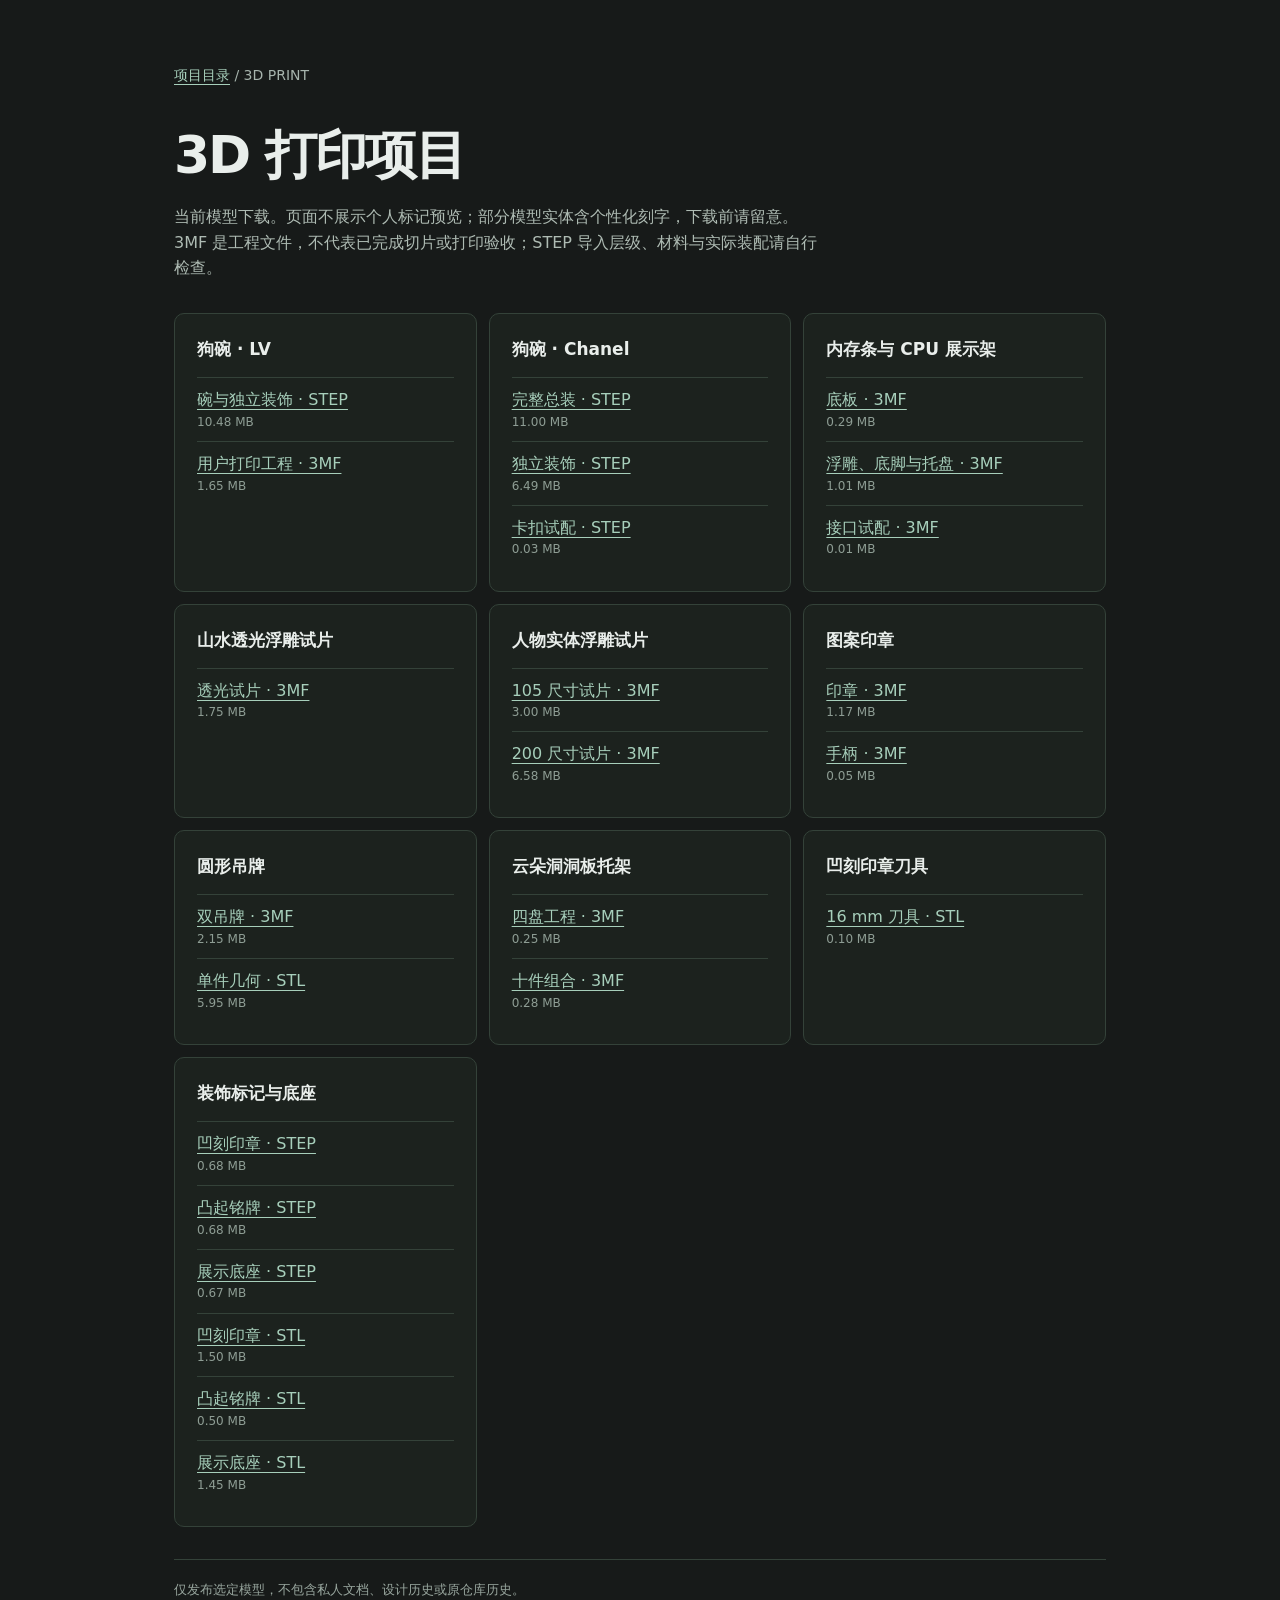
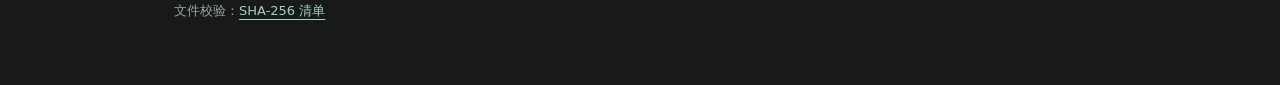
==== mz-3d-print/index.html @ a905d22f "Publish selected model downloads with anonymous page labels" ====
<!doctype html><html lang="zh-CN"><meta charset="utf-8"><meta name="viewport" content="width=device-width,initial-scale=1"><title>3D 打印项目</title><style>*{box-sizing:border-box}body{margin:0;background:#171a19;color:#e9eeeb;font:16px/1.6 system-ui,sans-serif}main{max-width:980px;margin:auto;padding:64px 24px}a{color:#a7cfbb;text-underline-offset:4px}nav{font-size:14px;color:#a7b4ad}h1{font-weight:600;letter-spacing:-.04em;font-size:clamp(32px,6vw,52px);line-height:1.15;margin:40px 0 18px}.intro{max-width:650px;color:#aebbb3}.grid{display:grid;grid-template-columns:repeat(auto-fit,minmax(240px,1fr));gap:12px;margin:32px 0}.card{border:1px solid #344239;padding:22px;border-radius:10px;background:#1c221e}h2{font-size:18px;margin:0 0 10px}.card p{font-size:14px;color:#aebbb3;margin:0}.tag{display:block;font-size:12px;color:#92bca6;margin:0 0 8px}footer{border-top:1px solid #344239;padding-top:20px;color:#98a69e;font-size:13px}ul{list-style:none;padding:0;margin:14px 0 0}li{padding:9px 0;border-top:1px solid #344239}small{display:block;color:#8e9d94;font-size:12px}h2{font-size:17px}.grid{grid-template-columns:repeat(auto-fit,minmax(270px,1fr))}</style><main><nav><a href="../">项目目录</a> / 3D PRINT</nav><h1>3D 打印项目</h1><p class="intro">当前模型下载。页面不展示个人标记预览；部分模型实体含个性化刻字，下载前请留意。3MF 是工程文件，不代表已完成切片或打印验收；STEP 导入层级、材料与实际装配请自行检查。</p><section class="grid"><article class="card"><h2>狗碗 · LV</h2><ul><li><a href="files/project-01/part-01.step" download>碗与独立装饰 · STEP</a><small>10.48 MB</small></li><li><a href="files/project-01/part-02.3mf" download>用户打印工程 · 3MF</a><small>1.65 MB</small></li></ul></article><article class="card"><h2>狗碗 · Chanel</h2><ul><li><a href="files/project-02/part-01.step" download>完整总装 · STEP</a><small>11.00 MB</small></li><li><a href="files/project-02/part-02.step" download>独立装饰 · STEP</a><small>6.49 MB</small></li><li><a href="files/project-02/part-03.step" download>卡扣试配 · STEP</a><small>0.03 MB</small></li></ul></article><article class="card"><h2>内存条与 CPU 展示架</h2><ul><li><a href="files/project-03/part-01.3mf" download>底板 · 3MF</a><small>0.29 MB</small></li><li><a href="files/project-03/part-02.3mf" download>浮雕、底脚与托盘 · 3MF</a><small>1.01 MB</small></li><li><a href="files/project-03/part-03.3mf" download>接口试配 · 3MF</a><small>0.01 MB</small></li></ul></article><article class="card"><h2>山水透光浮雕试片</h2><ul><li><a href="files/project-04/part-01.3mf" download>透光试片 · 3MF</a><small>1.75 MB</small></li></ul></article><article class="card"><h2>人物实体浮雕试片</h2><ul><li><a href="files/project-05/part-01.3mf" download>105 尺寸试片 · 3MF</a><small>3.00 MB</small></li><li><a href="files/project-05/part-02.3mf" download>200 尺寸试片 · 3MF</a><small>6.58 MB</small></li></ul></article><article class="card"><h2>图案印章</h2><ul><li><a href="files/project-06/part-01.3mf" download>印章 · 3MF</a><small>1.17 MB</small></li><li><a href="files/project-06/part-02.3mf" download>手柄 · 3MF</a><small>0.05 MB</small></li></ul></article><article class="card"><h2>圆形吊牌</h2><ul><li><a href="files/project-07/part-01.3mf" download>双吊牌 · 3MF</a><small>2.15 MB</small></li><li><a href="files/project-07/part-02.stl" download>单件几何 · STL</a><small>5.95 MB</small></li></ul></article><article class="card"><h2>云朵洞洞板托架</h2><ul><li><a href="files/project-08/part-01.3mf" download>四盘工程 · 3MF</a><small>0.25 MB</small></li><li><a href="files/project-08/part-02.3mf" download>十件组合 · 3MF</a><small>0.28 MB</small></li></ul></article><article class="card"><h2>凹刻印章刀具</h2><ul><li><a href="files/project-09/part-01.stl" download>16 mm 刀具 · STL</a><small>0.10 MB</small></li></ul></article><article class="card"><h2>装饰标记与底座</h2><ul><li><a href="files/project-10/part-01.step" download>凹刻印章 · STEP</a><small>0.68 MB</small></li><li><a href="files/project-10/part-02.step" download>凸起铭牌 · STEP</a><small>0.68 MB</small></li><li><a href="files/project-10/part-03.step" download>展示底座 · STEP</a><small>0.67 MB</small></li><li><a href="files/project-10/part-04.stl" download>凹刻印章 · STL</a><small>1.50 MB</small></li><li><a href="files/project-10/part-05.stl" download>凸起铭牌 · STL</a><small>0.50 MB</small></li><li><a href="files/project-10/part-06.stl" download>展示底座 · STL</a><small>1.45 MB</small></li></ul></article></section><footer>仅发布选定模型，不包含私人文档、设计历史或原仓库历史。<br>文件校验：<a href="checksums.json">SHA-256 清单</a></footer></main></html>
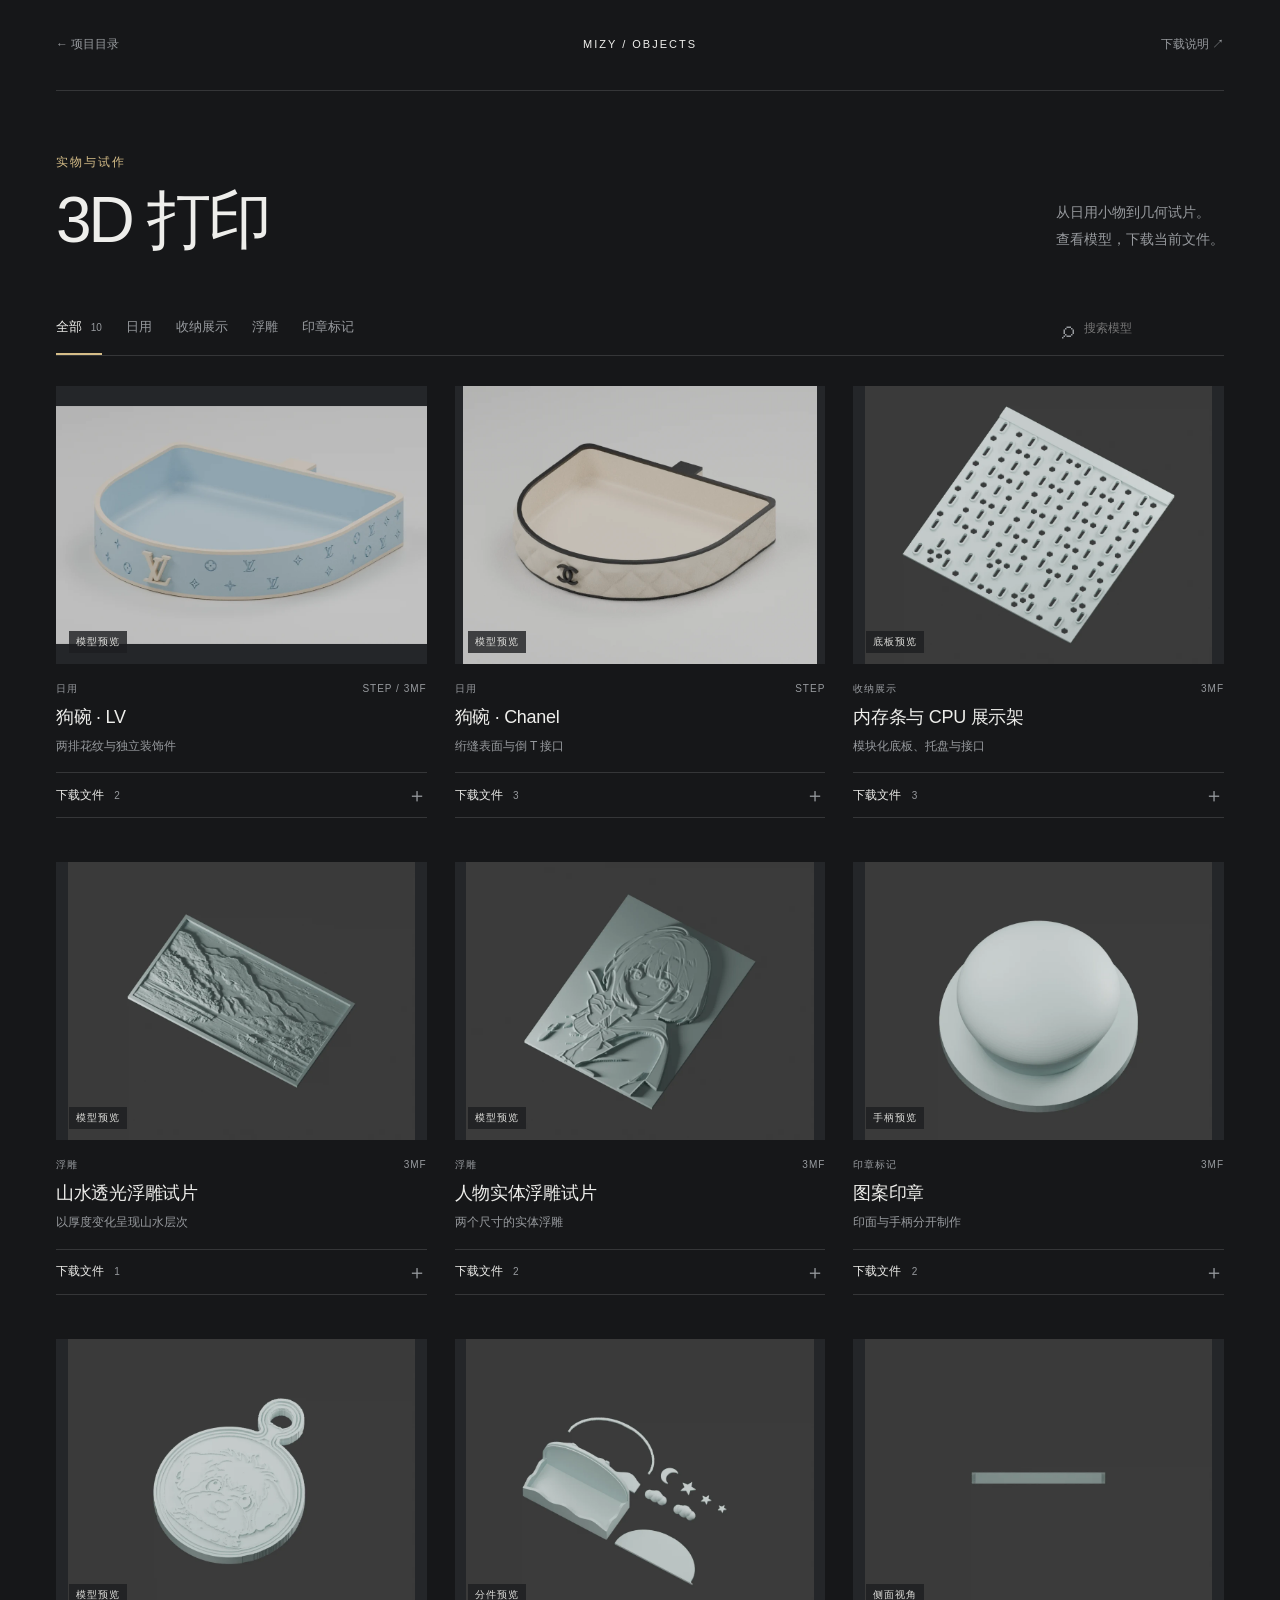
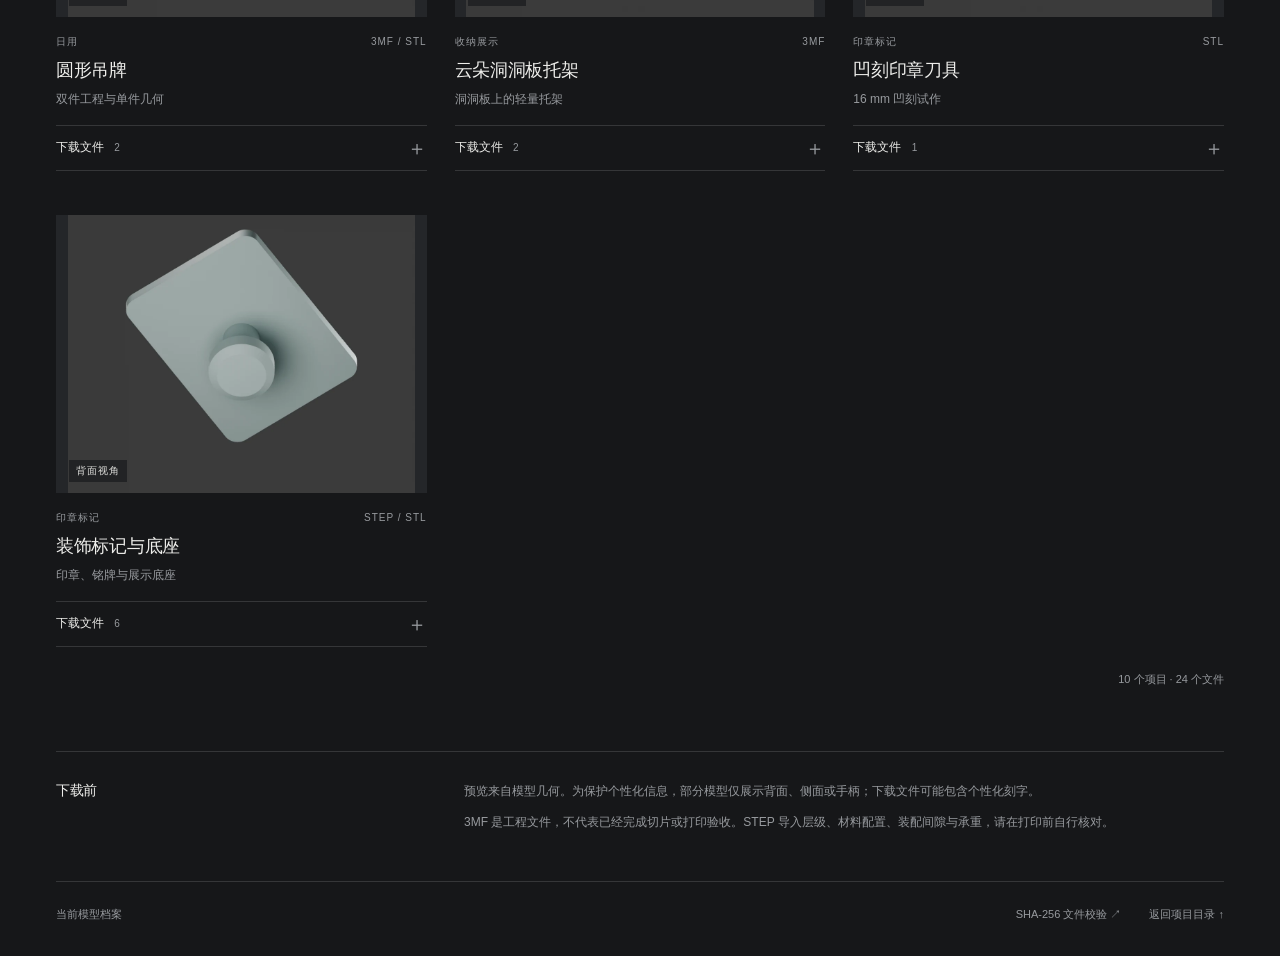
==== commit 994b8339: "Redesign 3D archive with privacy-safe model previews" ====
--- a/mz-3d-print/index.html
+++ b/mz-3d-print/index.html
@@ -1 +1,27 @@
-<!doctype html><html lang="zh-CN"><meta charset="utf-8"><meta name="viewport" content="width=device-width,initial-scale=1"><title>3D 打印项目</title><style>*{box-sizing:border-box}body{margin:0;background:#171a19;color:#e9eeeb;font:16px/1.6 system-ui,sans-serif}main{max-width:980px;margin:auto;padding:64px 24px}a{color:#a7cfbb;text-underline-offset:4px}nav{font-size:14px;color:#a7b4ad}h1{font-weight:600;letter-spacing:-.04em;font-size:clamp(32px,6vw,52px);line-height:1.15;margin:40px 0 18px}.intro{max-width:650px;color:#aebbb3}.grid{display:grid;grid-template-columns:repeat(auto-fit,minmax(240px,1fr));gap:12px;margin:32px 0}.card{border:1px solid #344239;padding:22px;border-radius:10px;background:#1c221e}h2{font-size:18px;margin:0 0 10px}.card p{font-size:14px;color:#aebbb3;margin:0}.tag{display:block;font-size:12px;color:#92bca6;margin:0 0 8px}footer{border-top:1px solid #344239;padding-top:20px;color:#98a69e;font-size:13px}ul{list-style:none;padding:0;margin:14px 0 0}li{padding:9px 0;border-top:1px solid #344239}small{display:block;color:#8e9d94;font-size:12px}h2{font-size:17px}.grid{grid-template-columns:repeat(auto-fit,minmax(270px,1fr))}</style><main><nav><a href="../">项目目录</a> / 3D PRINT</nav><h1>3D 打印项目</h1><p class="intro">当前模型下载。页面不展示个人标记预览；部分模型实体含个性化刻字，下载前请留意。3MF 是工程文件，不代表已完成切片或打印验收；STEP 导入层级、材料与实际装配请自行检查。</p><section class="grid"><article class="card"><h2>狗碗 · LV</h2><ul><li><a href="files/project-01/part-01.step" download>碗与独立装饰 · STEP</a><small>10.48 MB</small></li><li><a href="files/project-01/part-02.3mf" download>用户打印工程 · 3MF</a><small>1.65 MB</small></li></ul></article><article class="card"><h2>狗碗 · Chanel</h2><ul><li><a href="files/project-02/part-01.step" download>完整总装 · STEP</a><small>11.00 MB</small></li><li><a href="files/project-02/part-02.step" download>独立装饰 · STEP</a><small>6.49 MB</small></li><li><a href="files/project-02/part-03.step" download>卡扣试配 · STEP</a><small>0.03 MB</small></li></ul></article><article class="card"><h2>内存条与 CPU 展示架</h2><ul><li><a href="files/project-03/part-01.3mf" download>底板 · 3MF</a><small>0.29 MB</small></li><li><a href="files/project-03/part-02.3mf" download>浮雕、底脚与托盘 · 3MF</a><small>1.01 MB</small></li><li><a href="files/project-03/part-03.3mf" download>接口试配 · 3MF</a><small>0.01 MB</small></li></ul></article><article class="card"><h2>山水透光浮雕试片</h2><ul><li><a href="files/project-04/part-01.3mf" download>透光试片 · 3MF</a><small>1.75 MB</small></li></ul></article><article class="card"><h2>人物实体浮雕试片</h2><ul><li><a href="files/project-05/part-01.3mf" download>105 尺寸试片 · 3MF</a><small>3.00 MB</small></li><li><a href="files/project-05/part-02.3mf" download>200 尺寸试片 · 3MF</a><small>6.58 MB</small></li></ul></article><article class="card"><h2>图案印章</h2><ul><li><a href="files/project-06/part-01.3mf" download>印章 · 3MF</a><small>1.17 MB</small></li><li><a href="files/project-06/part-02.3mf" download>手柄 · 3MF</a><small>0.05 MB</small></li></ul></article><article class="card"><h2>圆形吊牌</h2><ul><li><a href="files/project-07/part-01.3mf" download>双吊牌 · 3MF</a><small>2.15 MB</small></li><li><a href="files/project-07/part-02.stl" download>单件几何 · STL</a><small>5.95 MB</small></li></ul></article><article class="card"><h2>云朵洞洞板托架</h2><ul><li><a href="files/project-08/part-01.3mf" download>四盘工程 · 3MF</a><small>0.25 MB</small></li><li><a href="files/project-08/part-02.3mf" download>十件组合 · 3MF</a><small>0.28 MB</small></li></ul></article><article class="card"><h2>凹刻印章刀具</h2><ul><li><a href="files/project-09/part-01.stl" download>16 mm 刀具 · STL</a><small>0.10 MB</small></li></ul></article><article class="card"><h2>装饰标记与底座</h2><ul><li><a href="files/project-10/part-01.step" download>凹刻印章 · STEP</a><small>0.68 MB</small></li><li><a href="files/project-10/part-02.step" download>凸起铭牌 · STEP</a><small>0.68 MB</small></li><li><a href="files/project-10/part-03.step" download>展示底座 · STEP</a><small>0.67 MB</small></li><li><a href="files/project-10/part-04.stl" download>凹刻印章 · STL</a><small>1.50 MB</small></li><li><a href="files/project-10/part-05.stl" download>凸起铭牌 · STL</a><small>0.50 MB</small></li><li><a href="files/project-10/part-06.stl" download>展示底座 · STL</a><small>1.45 MB</small></li></ul></article></section><footer>仅发布选定模型，不包含私人文档、设计历史或原仓库历史。<br>文件校验：<a href="checksums.json">SHA-256 清单</a></footer></main></html>+<!doctype html>
+<html lang="zh-CN"><head><meta charset="utf-8"><meta name="viewport" content="width=device-width,initial-scale=1"><meta name="description" content="3D 打印模型、真实几何预览与当前工程下载。"><title>3D 打印 · MIZY</title><link rel="stylesheet" href="style.css"></head>
+<body><a class="skip" href="#projects">跳到项目</a><div class="page"><header><a href="../" class="back">← 项目目录</a><span class="wordmark">MIZY / OBJECTS</span><a href="#notes" class="notes-link">下载说明 ↗</a></header>
+<section class="intro"><div><p class="eyebrow">实物与试作</p><h1>3D 打印</h1></div><p class="intro-copy">从日用小物到几何试片。<br>查看模型，下载当前文件。</p></section>
+<section class="toolbar" aria-label="筛选项目"><div class="filters" role="group" aria-label="项目分类"><button aria-pressed="true" data-filter="全部">全部 <span>10</span></button><button aria-pressed="false" data-filter="日用">日用</button><button aria-pressed="false" data-filter="收纳展示">收纳展示</button><button aria-pressed="false" data-filter="浮雕">浮雕</button><button aria-pressed="false" data-filter="印章标记">印章标记</button></div><label class="search"><span aria-hidden="true">⌕</span><input type="search" id="search" placeholder="搜索模型" aria-label="搜索模型"></label></section>
+<main id="projects" class="grid"><article class="project" data-category="日用" data-search="狗碗 · LV 日用 STEP / 3MF">
+<a class="preview" href="previews/project-01.webp" aria-label="查看狗碗 · LV预览"><img src="previews/project-01.webp" alt="狗碗 · LV的真实模型预览" loading="eager"><span class="preview-label">模型预览</span></a>
+<div class="project-meta"><span>日用</span><span>STEP / 3MF</span></div><h2>狗碗 · LV</h2><p class="description">两排花纹与独立装饰件</p><details><summary><span>下载文件 <span class="file-count">2</span></span><span class="plus" aria-hidden="true">＋</span></summary><ul><li><a href="files/project-01/part-01.step" download>碗与独立装饰 · STEP</a><span class="size">10.48 MB</span></li><li><a href="files/project-01/part-02.3mf" download>用户打印工程 · 3MF</a><span class="size">1.65 MB</span></li></ul></details></article><article class="project" data-category="日用" data-search="狗碗 · Chanel 日用 STEP">
+<a class="preview" href="previews/project-02.webp" aria-label="查看狗碗 · Chanel预览"><img src="previews/project-02.webp" alt="狗碗 · Chanel的真实模型预览" loading="eager"><span class="preview-label">模型预览</span></a>
+<div class="project-meta"><span>日用</span><span>STEP</span></div><h2>狗碗 · Chanel</h2><p class="description">绗缝表面与倒 T 接口</p><details><summary><span>下载文件 <span class="file-count">3</span></span><span class="plus" aria-hidden="true">＋</span></summary><ul><li><a href="files/project-02/part-01.step" download>完整总装 · STEP</a><span class="size">11.00 MB</span></li><li><a href="files/project-02/part-02.step" download>独立装饰 · STEP</a><span class="size">6.49 MB</span></li><li><a href="files/project-02/part-03.step" download>卡扣试配 · STEP</a><span class="size">0.03 MB</span></li></ul></details></article><article class="project" data-category="收纳展示" data-search="内存条与 CPU 展示架 收纳展示 3MF">
+<a class="preview" href="previews/project-03.webp" aria-label="查看内存条与 CPU 展示架预览"><img src="previews/project-03.webp" alt="内存条与 CPU 展示架的真实模型预览" loading="eager"><span class="preview-label">底板预览</span></a>
+<div class="project-meta"><span>收纳展示</span><span>3MF</span></div><h2>内存条与 CPU 展示架</h2><p class="description">模块化底板、托盘与接口</p><details><summary><span>下载文件 <span class="file-count">3</span></span><span class="plus" aria-hidden="true">＋</span></summary><ul><li><a href="files/project-03/part-01.3mf" download>底板 · 3MF</a><span class="size">0.29 MB</span></li><li><a href="files/project-03/part-02.3mf" download>浮雕、底脚与托盘 · 3MF</a><span class="size">1.01 MB</span></li><li><a href="files/project-03/part-03.3mf" download>接口试配 · 3MF</a><span class="size">0.01 MB</span></li></ul></details></article><article class="project" data-category="浮雕" data-search="山水透光浮雕试片 浮雕 3MF">
+<a class="preview" href="previews/project-04.webp" aria-label="查看山水透光浮雕试片预览"><img src="previews/project-04.webp" alt="山水透光浮雕试片的真实模型预览" loading="lazy"><span class="preview-label">模型预览</span></a>
+<div class="project-meta"><span>浮雕</span><span>3MF</span></div><h2>山水透光浮雕试片</h2><p class="description">以厚度变化呈现山水层次</p><details><summary><span>下载文件 <span class="file-count">1</span></span><span class="plus" aria-hidden="true">＋</span></summary><ul><li><a href="files/project-04/part-01.3mf" download>透光试片 · 3MF</a><span class="size">1.75 MB</span></li></ul></details></article><article class="project" data-category="浮雕" data-search="人物实体浮雕试片 浮雕 3MF">
+<a class="preview" href="previews/project-05.webp" aria-label="查看人物实体浮雕试片预览"><img src="previews/project-05.webp" alt="人物实体浮雕试片的真实模型预览" loading="lazy"><span class="preview-label">模型预览</span></a>
+<div class="project-meta"><span>浮雕</span><span>3MF</span></div><h2>人物实体浮雕试片</h2><p class="description">两个尺寸的实体浮雕</p><details><summary><span>下载文件 <span class="file-count">2</span></span><span class="plus" aria-hidden="true">＋</span></summary><ul><li><a href="files/project-05/part-01.3mf" download>105 尺寸试片 · 3MF</a><span class="size">3.00 MB</span></li><li><a href="files/project-05/part-02.3mf" download>200 尺寸试片 · 3MF</a><span class="size">6.58 MB</span></li></ul></details></article><article class="project" data-category="印章标记" data-search="图案印章 印章标记 3MF">
+<a class="preview" href="previews/project-06.webp" aria-label="查看图案印章预览"><img src="previews/project-06.webp" alt="图案印章的真实模型预览" loading="lazy"><span class="preview-label">手柄预览</span></a>
+<div class="project-meta"><span>印章标记</span><span>3MF</span></div><h2>图案印章</h2><p class="description">印面与手柄分开制作</p><details><summary><span>下载文件 <span class="file-count">2</span></span><span class="plus" aria-hidden="true">＋</span></summary><ul><li><a href="files/project-06/part-01.3mf" download>印章 · 3MF</a><span class="size">1.17 MB</span></li><li><a href="files/project-06/part-02.3mf" download>手柄 · 3MF</a><span class="size">0.05 MB</span></li></ul></details></article><article class="project" data-category="日用" data-search="圆形吊牌 日用 3MF / STL">
+<a class="preview" href="previews/project-07.webp" aria-label="查看圆形吊牌预览"><img src="previews/project-07.webp" alt="圆形吊牌的真实模型预览" loading="lazy"><span class="preview-label">模型预览</span></a>
+<div class="project-meta"><span>日用</span><span>3MF / STL</span></div><h2>圆形吊牌</h2><p class="description">双件工程与单件几何</p><details><summary><span>下载文件 <span class="file-count">2</span></span><span class="plus" aria-hidden="true">＋</span></summary><ul><li><a href="files/project-07/part-01.3mf" download>双吊牌 · 3MF</a><span class="size">2.15 MB</span></li><li><a href="files/project-07/part-02.stl" download>单件几何 · STL</a><span class="size">5.95 MB</span></li></ul></details></article><article class="project" data-category="收纳展示" data-search="云朵洞洞板托架 收纳展示 3MF">
+<a class="preview" href="previews/project-08.webp" aria-label="查看云朵洞洞板托架预览"><img src="previews/project-08.webp" alt="云朵洞洞板托架的真实模型预览" loading="lazy"><span class="preview-label">分件预览</span></a>
+<div class="project-meta"><span>收纳展示</span><span>3MF</span></div><h2>云朵洞洞板托架</h2><p class="description">洞洞板上的轻量托架</p><details><summary><span>下载文件 <span class="file-count">2</span></span><span class="plus" aria-hidden="true">＋</span></summary><ul><li><a href="files/project-08/part-01.3mf" download>四盘工程 · 3MF</a><span class="size">0.25 MB</span></li><li><a href="files/project-08/part-02.3mf" download>十件组合 · 3MF</a><span class="size">0.28 MB</span></li></ul></details></article><article class="project" data-category="印章标记" data-search="凹刻印章刀具 印章标记 STL">
+<a class="preview" href="previews/project-09.webp" aria-label="查看凹刻印章刀具预览"><img src="previews/project-09.webp" alt="凹刻印章刀具的真实模型侧面预览" loading="lazy"><span class="preview-label">侧面视角</span></a>
+<div class="project-meta"><span>印章标记</span><span>STL</span></div><h2>凹刻印章刀具</h2><p class="description">16 mm 凹刻试作</p><details><summary><span>下载文件 <span class="file-count">1</span></span><span class="plus" aria-hidden="true">＋</span></summary><ul><li><a href="files/project-09/part-01.stl" download>16 mm 刀具 · STL</a><span class="size">0.10 MB</span></li></ul></details></article><article class="project" data-category="印章标记" data-search="装饰标记与底座 印章标记 STEP / STL">
+<a class="preview" href="previews/project-10.webp" aria-label="查看装饰标记与底座预览"><img src="previews/project-10.webp" alt="装饰标记与底座的真实模型背面预览" loading="lazy"><span class="preview-label">背面视角</span></a>
+<div class="project-meta"><span>印章标记</span><span>STEP / STL</span></div><h2>装饰标记与底座</h2><p class="description">印章、铭牌与展示底座</p><details><summary><span>下载文件 <span class="file-count">6</span></span><span class="plus" aria-hidden="true">＋</span></summary><ul><li><a href="files/project-10/part-01.step" download>凹刻印章 · STEP</a><span class="size">0.68 MB</span></li><li><a href="files/project-10/part-02.step" download>凸起铭牌 · STEP</a><span class="size">0.68 MB</span></li><li><a href="files/project-10/part-03.step" download>展示底座 · STEP</a><span class="size">0.67 MB</span></li><li><a href="files/project-10/part-04.stl" download>凹刻印章 · STL</a><span class="size">1.50 MB</span></li><li><a href="files/project-10/part-05.stl" download>凸起铭牌 · STL</a><span class="size">0.50 MB</span></li><li><a href="files/project-10/part-06.stl" download>展示底座 · STL</a><span class="size">1.45 MB</span></li></ul></details></article></main><p id="empty" hidden>没有匹配的模型。试试其他关键词。</p><div class="result-count" id="count" aria-live="polite">10 个项目 · 24 个文件</div>
+<section class="notes" id="notes"><h2>下载前</h2><div><p>预览来自模型几何。为保护个性化信息，部分模型仅展示背面、侧面或手柄；下载文件可能包含个性化刻字。</p><p>3MF 是工程文件，不代表已经完成切片或打印验收。STEP 导入层级、材料配置、装配间隙与承重，请在打印前自行核对。</p></div></section><footer><span>当前模型档案</span><a href="checksums.json">SHA-256 文件校验 ↗</a><a href="../">返回项目目录 ↑</a></footer></div><script src="page.js"></script></body></html>
--- a/mz-3d-print/style.css
+++ b/mz-3d-print/style.css
@@ -0,0 +1 @@
+:root{color-scheme:dark;--bg:#161719;--fg:#eeeeeb;--sub:#979a9e;--line:#353638;--accent:#d5bd88}*{box-sizing:border-box}html{scroll-behavior:smooth}body{margin:0;background:var(--bg);color:var(--fg);font:14px/1.6 -apple-system,BlinkMacSystemFont,"PingFang SC",sans-serif}a{color:inherit;text-decoration:none}a:hover{color:var(--accent)}button,input{font:inherit}button,a,input,summary{-webkit-tap-highlight-color:transparent}a:focus-visible,button:focus-visible,input:focus-visible,summary:focus-visible{outline:2px solid var(--accent);outline-offset:5px}[hidden]{display:none!important}.page{max-width:1440px;padding:0 56px;margin:auto}.skip{position:absolute;top:-100px;left:24px;background:var(--bg);padding:12px;z-index:20}.skip:focus{top:12px}header{height:91px;border-bottom:1px solid var(--line);display:flex;justify-content:space-between;align-items:center;font-size:12px}.back,.notes-link{color:var(--sub)}.wordmark{font-size:11px;letter-spacing:2px}.intro{display:flex;justify-content:space-between;align-items:flex-end;padding:62px 0 48px}.eyebrow{font-size:12px;color:var(--accent);margin:0 0 15px;letter-spacing:2px}h1{font-size:clamp(40px,5vw,68px);letter-spacing:-3px;line-height:1.05;font-weight:500;margin:0}.intro-copy{color:var(--sub);font-size:14px;margin:0 0 2px;line-height:1.9}.toolbar{display:flex;justify-content:space-between;align-items:center;border-bottom:1px solid var(--line);margin-bottom:30px;gap:24px}.filters{display:flex;gap:24px;align-self:stretch}.filters button{padding:15px 0;background:none;border:0;border-bottom:2px solid transparent;color:var(--sub);cursor:pointer;white-space:nowrap;font-size:13px}.filters button[aria-pressed=true]{color:var(--fg);border-bottom-color:var(--accent)}.filters span{font-size:10px;margin-left:5px;color:var(--sub)}.search{display:flex;gap:10px;align-items:center;color:var(--sub)}.search>span{font-size:24px}input{background:none;border:0;width:140px;color:var(--fg);font-size:12px;padding:10px 0}.grid{display:grid;grid-template-columns:repeat(3,minmax(0,1fr));gap:44px 28px}.project{min-width:0}.preview{position:relative;display:block;aspect-ratio:4/3;background:#242629;overflow:hidden}.preview img{display:block;width:100%;height:100%;object-fit:contain;transition:transform .35s}.preview:hover img{transform:scale(1.025)}.preview-label{position:absolute;bottom:11px;left:13px;color:#dededb;background:#1c1e20c9;padding:3px 7px;font-size:10px;letter-spacing:1px}.project-meta{display:flex;justify-content:space-between;color:var(--sub);font-size:10px;letter-spacing:1px;margin:17px 0 7px}h2{font-size:18px;font-weight:500;letter-spacing:-.3px;line-height:1.5;margin:0}.description{font-size:12px;color:var(--sub);margin:6px 0 16px}details{border-top:1px solid var(--line);border-bottom:1px solid var(--line)}summary{list-style:none;display:flex;justify-content:space-between;align-items:center;padding:12px 0;cursor:pointer;font-size:12px}summary::-webkit-details-marker{display:none}.file-count{color:var(--sub);font-size:10px;margin-left:7px}.plus{color:var(--sub);font-size:20px;line-height:1}details[open] .plus{transform:rotate(45deg)}ul{list-style:none;padding:0 0 10px;margin:0}li{display:flex;justify-content:space-between;gap:12px;padding:10px 0;font-size:11px;border-top:1px solid #292c2e}li a{overflow-wrap:anywhere;color:#d9ccad}.size{color:var(--sub);font-size:10px;white-space:nowrap}.result-count{text-align:right;color:var(--sub);font-size:11px;margin-top:24px}#empty{padding:50px 0;color:var(--sub)}.notes{display:grid;grid-template-columns:1fr 2fr;gap:28px;border-top:1px solid var(--line);margin-top:62px;padding:28px 0 38px}.notes h2{font-size:14px}.notes p{color:var(--sub);font-size:12px;margin:0 0 9px;max-width:740px;line-height:1.9}footer{display:flex;gap:28px;border-top:1px solid var(--line);padding:24px 0 32px;color:var(--sub);font-size:11px}footer span{margin-right:auto}@media(min-width:1500px){.page{max-width:1550px}.grid{gap:48px 34px}}@media(max-width:1000px){.page{padding:0 30px}.grid{grid-template-columns:repeat(2,minmax(0,1fr))}.filters{gap:18px}.toolbar{gap:15px}input{width:110px}}@media(max-width:600px){.page{padding:0 20px}header{height:70px}.wordmark{font-size:9px;letter-spacing:1px}.notes-link{display:none}.intro{display:block;padding:38px 0 28px}h1{font-size:46px;letter-spacing:-2px}.intro-copy{font-size:12px;margin-top:22px}.eyebrow{font-size:10px;margin-bottom:13px}.toolbar{flex-wrap:wrap;gap:0;margin-bottom:22px}.search{order:-1;width:100%;border-bottom:1px solid #292c2e;padding-bottom:5px}input{width:100%;font-size:13px}.filters{width:100%;justify-content:space-between;gap:8px}.filters button{font-size:11px;padding:15px 0}.grid{grid-template-columns:1fr;gap:32px}.preview{aspect-ratio:4/3}.project-meta{margin-top:14px}h2{font-size:18px}.notes{grid-template-columns:1fr;gap:14px;margin-top:38px;padding:24px 0}footer{flex-wrap:wrap;gap:12px 24px}footer span{width:100%;margin:0}.result-count{font-size:10px}}@media(prefers-reduced-motion:reduce){html{scroll-behavior:auto}.preview img{transition:none}}
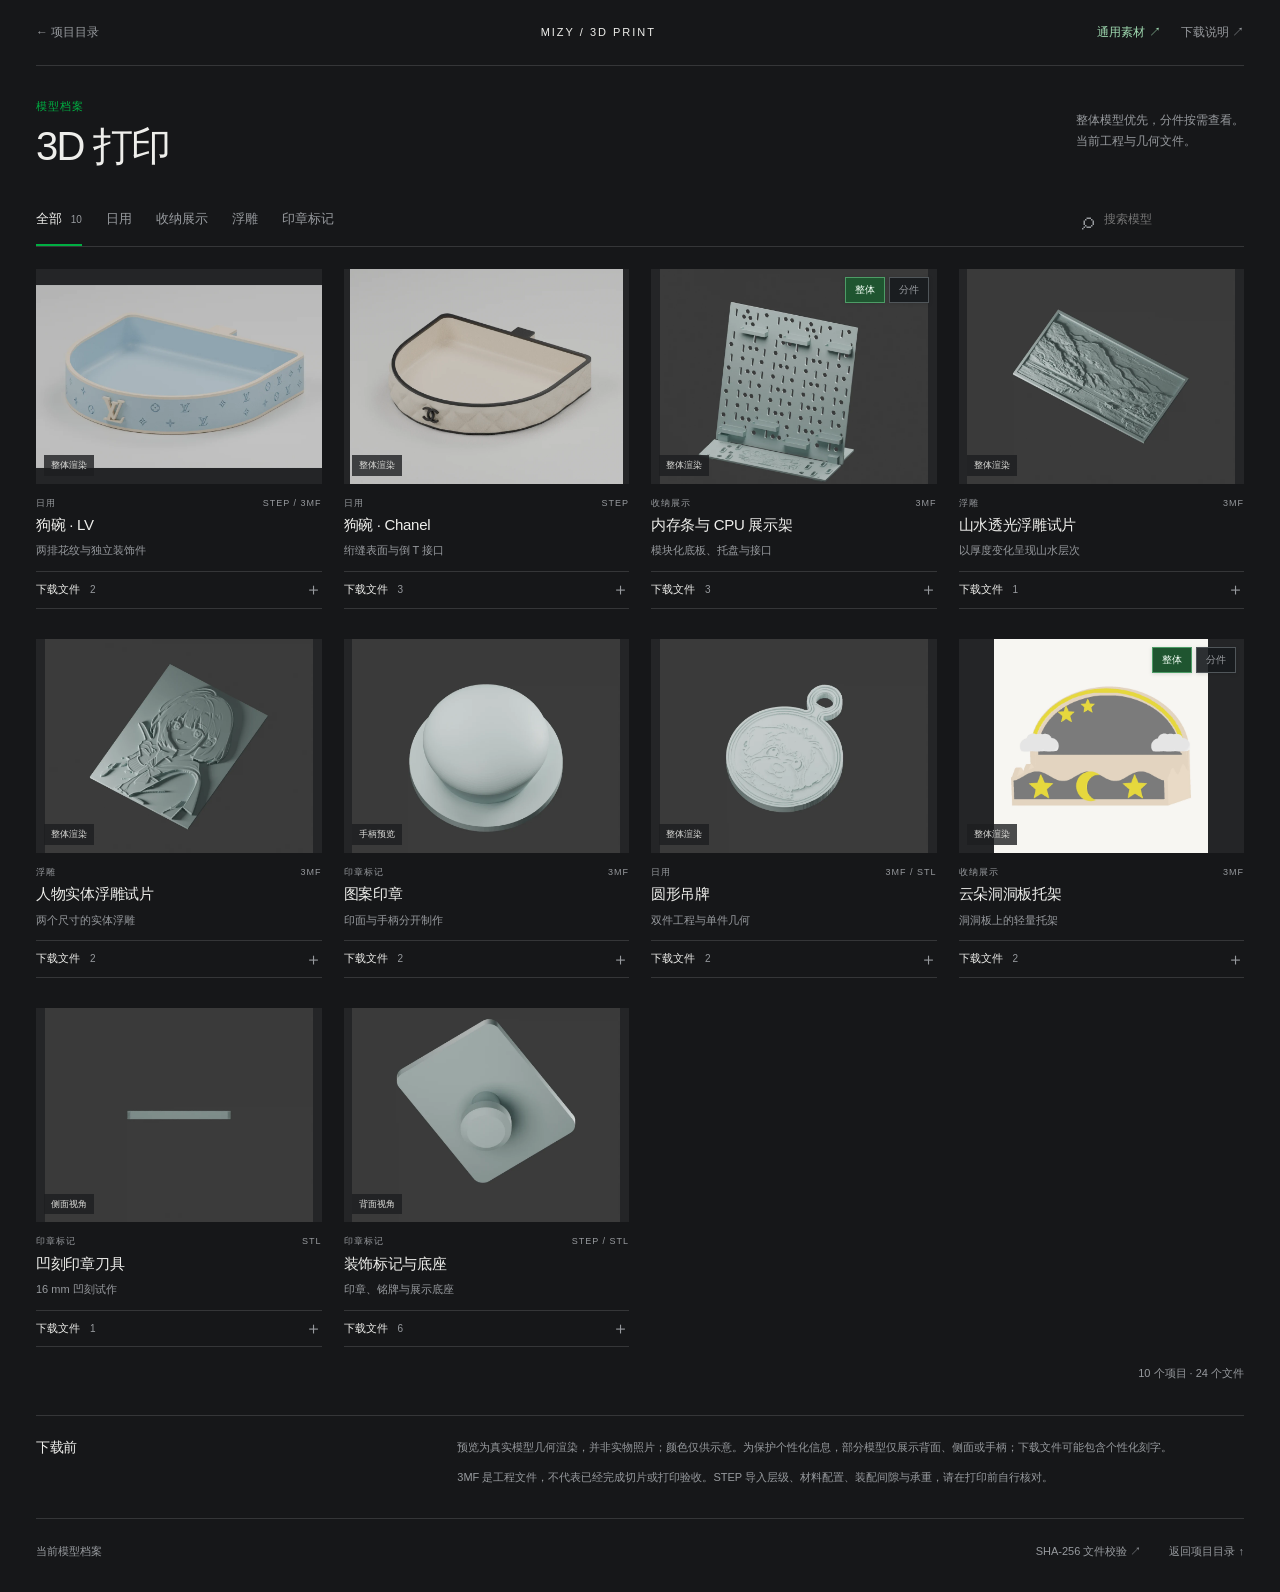
==== commit 62f89829: "Refine 3D archive with assembled views and compact green styling" ====
--- a/mz-3d-print/index.html
+++ b/mz-3d-print/index.html
@@ -1,27 +1,27 @@
 <!doctype html>
 <html lang="zh-CN"><head><meta charset="utf-8"><meta name="viewport" content="width=device-width,initial-scale=1"><meta name="description" content="3D 打印模型、真实几何预览与当前工程下载。"><title>3D 打印 · MIZY</title><link rel="stylesheet" href="style.css"></head>
-<body><a class="skip" href="#projects">跳到项目</a><div class="page"><header><a href="../" class="back">← 项目目录</a><span class="wordmark">MIZY / OBJECTS</span><a href="#notes" class="notes-link">下载说明 ↗</a></header>
-<section class="intro"><div><p class="eyebrow">实物与试作</p><h1>3D 打印</h1></div><p class="intro-copy">从日用小物到几何试片。<br>查看模型，下载当前文件。</p></section>
+<body><a class="skip" href="#projects">跳到项目</a><div class="page"><header><a href="../" class="back">← 项目目录</a><span class="wordmark">MIZY / 3D PRINT</span><div class="heading-links"><a class="assets-link" href="assets.html">通用素材 ↗</a><a href="#notes" class="notes-link">下载说明 ↗</a></div></header>
+<section class="intro"><div><p class="eyebrow">模型档案</p><h1>3D 打印</h1></div><p class="intro-copy">整体模型优先，分件按需查看。<br>当前工程与几何文件。</p></section>
 <section class="toolbar" aria-label="筛选项目"><div class="filters" role="group" aria-label="项目分类"><button aria-pressed="true" data-filter="全部">全部 <span>10</span></button><button aria-pressed="false" data-filter="日用">日用</button><button aria-pressed="false" data-filter="收纳展示">收纳展示</button><button aria-pressed="false" data-filter="浮雕">浮雕</button><button aria-pressed="false" data-filter="印章标记">印章标记</button></div><label class="search"><span aria-hidden="true">⌕</span><input type="search" id="search" placeholder="搜索模型" aria-label="搜索模型"></label></section>
 <main id="projects" class="grid"><article class="project" data-category="日用" data-search="狗碗 · LV 日用 STEP / 3MF">
-<a class="preview" href="previews/project-01.webp" aria-label="查看狗碗 · LV预览"><img src="previews/project-01.webp" alt="狗碗 · LV的真实模型预览" loading="eager"><span class="preview-label">模型预览</span></a>
+<a class="preview" href="previews/project-01.webp" aria-label="查看狗碗 · LV预览"><img src="previews/project-01.webp" alt="狗碗 · LV的真实模型预览" loading="eager"><span class="preview-label">整体渲染</span></a>
 <div class="project-meta"><span>日用</span><span>STEP / 3MF</span></div><h2>狗碗 · LV</h2><p class="description">两排花纹与独立装饰件</p><details><summary><span>下载文件 <span class="file-count">2</span></span><span class="plus" aria-hidden="true">＋</span></summary><ul><li><a href="files/project-01/part-01.step" download>碗与独立装饰 · STEP</a><span class="size">10.48 MB</span></li><li><a href="files/project-01/part-02.3mf" download>用户打印工程 · 3MF</a><span class="size">1.65 MB</span></li></ul></details></article><article class="project" data-category="日用" data-search="狗碗 · Chanel 日用 STEP">
-<a class="preview" href="previews/project-02.webp" aria-label="查看狗碗 · Chanel预览"><img src="previews/project-02.webp" alt="狗碗 · Chanel的真实模型预览" loading="eager"><span class="preview-label">模型预览</span></a>
+<a class="preview" href="previews/project-02.webp" aria-label="查看狗碗 · Chanel预览"><img src="previews/project-02.webp" alt="狗碗 · Chanel的真实模型预览" loading="eager"><span class="preview-label">整体渲染</span></a>
 <div class="project-meta"><span>日用</span><span>STEP</span></div><h2>狗碗 · Chanel</h2><p class="description">绗缝表面与倒 T 接口</p><details><summary><span>下载文件 <span class="file-count">3</span></span><span class="plus" aria-hidden="true">＋</span></summary><ul><li><a href="files/project-02/part-01.step" download>完整总装 · STEP</a><span class="size">11.00 MB</span></li><li><a href="files/project-02/part-02.step" download>独立装饰 · STEP</a><span class="size">6.49 MB</span></li><li><a href="files/project-02/part-03.step" download>卡扣试配 · STEP</a><span class="size">0.03 MB</span></li></ul></details></article><article class="project" data-category="收纳展示" data-search="内存条与 CPU 展示架 收纳展示 3MF">
-<a class="preview" href="previews/project-03.webp" aria-label="查看内存条与 CPU 展示架预览"><img src="previews/project-03.webp" alt="内存条与 CPU 展示架的真实模型预览" loading="eager"><span class="preview-label">底板预览</span></a>
+<a class="preview" href="previews/project-03-overall.webp" aria-label="查看内存条与 CPU 展示架预览"><img src="previews/project-03-overall.webp" alt="内存条与 CPU 展示架的真实模型预览" loading="eager"><span class="preview-label">整体渲染</span></a><div class="views" role="group" aria-label="预览视角"><button data-view-src="previews/project-03-overall.webp" data-view-label="整体渲染" aria-pressed="true">整体</button><button data-view-src="previews/project-03-parts.webp" data-view-label="分件渲染" aria-pressed="false">分件</button></div>
 <div class="project-meta"><span>收纳展示</span><span>3MF</span></div><h2>内存条与 CPU 展示架</h2><p class="description">模块化底板、托盘与接口</p><details><summary><span>下载文件 <span class="file-count">3</span></span><span class="plus" aria-hidden="true">＋</span></summary><ul><li><a href="files/project-03/part-01.3mf" download>底板 · 3MF</a><span class="size">0.29 MB</span></li><li><a href="files/project-03/part-02.3mf" download>浮雕、底脚与托盘 · 3MF</a><span class="size">1.01 MB</span></li><li><a href="files/project-03/part-03.3mf" download>接口试配 · 3MF</a><span class="size">0.01 MB</span></li></ul></details></article><article class="project" data-category="浮雕" data-search="山水透光浮雕试片 浮雕 3MF">
-<a class="preview" href="previews/project-04.webp" aria-label="查看山水透光浮雕试片预览"><img src="previews/project-04.webp" alt="山水透光浮雕试片的真实模型预览" loading="lazy"><span class="preview-label">模型预览</span></a>
+<a class="preview" href="previews/project-04.webp" aria-label="查看山水透光浮雕试片预览"><img src="previews/project-04.webp" alt="山水透光浮雕试片的真实模型预览" loading="lazy"><span class="preview-label">整体渲染</span></a>
 <div class="project-meta"><span>浮雕</span><span>3MF</span></div><h2>山水透光浮雕试片</h2><p class="description">以厚度变化呈现山水层次</p><details><summary><span>下载文件 <span class="file-count">1</span></span><span class="plus" aria-hidden="true">＋</span></summary><ul><li><a href="files/project-04/part-01.3mf" download>透光试片 · 3MF</a><span class="size">1.75 MB</span></li></ul></details></article><article class="project" data-category="浮雕" data-search="人物实体浮雕试片 浮雕 3MF">
-<a class="preview" href="previews/project-05.webp" aria-label="查看人物实体浮雕试片预览"><img src="previews/project-05.webp" alt="人物实体浮雕试片的真实模型预览" loading="lazy"><span class="preview-label">模型预览</span></a>
+<a class="preview" href="previews/project-05.webp" aria-label="查看人物实体浮雕试片预览"><img src="previews/project-05.webp" alt="人物实体浮雕试片的真实模型预览" loading="lazy"><span class="preview-label">整体渲染</span></a>
 <div class="project-meta"><span>浮雕</span><span>3MF</span></div><h2>人物实体浮雕试片</h2><p class="description">两个尺寸的实体浮雕</p><details><summary><span>下载文件 <span class="file-count">2</span></span><span class="plus" aria-hidden="true">＋</span></summary><ul><li><a href="files/project-05/part-01.3mf" download>105 尺寸试片 · 3MF</a><span class="size">3.00 MB</span></li><li><a href="files/project-05/part-02.3mf" download>200 尺寸试片 · 3MF</a><span class="size">6.58 MB</span></li></ul></details></article><article class="project" data-category="印章标记" data-search="图案印章 印章标记 3MF">
 <a class="preview" href="previews/project-06.webp" aria-label="查看图案印章预览"><img src="previews/project-06.webp" alt="图案印章的真实模型预览" loading="lazy"><span class="preview-label">手柄预览</span></a>
 <div class="project-meta"><span>印章标记</span><span>3MF</span></div><h2>图案印章</h2><p class="description">印面与手柄分开制作</p><details><summary><span>下载文件 <span class="file-count">2</span></span><span class="plus" aria-hidden="true">＋</span></summary><ul><li><a href="files/project-06/part-01.3mf" download>印章 · 3MF</a><span class="size">1.17 MB</span></li><li><a href="files/project-06/part-02.3mf" download>手柄 · 3MF</a><span class="size">0.05 MB</span></li></ul></details></article><article class="project" data-category="日用" data-search="圆形吊牌 日用 3MF / STL">
-<a class="preview" href="previews/project-07.webp" aria-label="查看圆形吊牌预览"><img src="previews/project-07.webp" alt="圆形吊牌的真实模型预览" loading="lazy"><span class="preview-label">模型预览</span></a>
+<a class="preview" href="previews/project-07.webp" aria-label="查看圆形吊牌预览"><img src="previews/project-07.webp" alt="圆形吊牌的真实模型预览" loading="lazy"><span class="preview-label">整体渲染</span></a>
 <div class="project-meta"><span>日用</span><span>3MF / STL</span></div><h2>圆形吊牌</h2><p class="description">双件工程与单件几何</p><details><summary><span>下载文件 <span class="file-count">2</span></span><span class="plus" aria-hidden="true">＋</span></summary><ul><li><a href="files/project-07/part-01.3mf" download>双吊牌 · 3MF</a><span class="size">2.15 MB</span></li><li><a href="files/project-07/part-02.stl" download>单件几何 · STL</a><span class="size">5.95 MB</span></li></ul></details></article><article class="project" data-category="收纳展示" data-search="云朵洞洞板托架 收纳展示 3MF">
-<a class="preview" href="previews/project-08.webp" aria-label="查看云朵洞洞板托架预览"><img src="previews/project-08.webp" alt="云朵洞洞板托架的真实模型预览" loading="lazy"><span class="preview-label">分件预览</span></a>
+<a class="preview" href="previews/project-08-overall.webp" aria-label="查看云朵洞洞板托架预览"><img src="previews/project-08-overall.webp" alt="云朵洞洞板托架的真实模型预览" loading="lazy"><span class="preview-label">整体渲染</span></a><div class="views" role="group" aria-label="预览视角"><button data-view-src="previews/project-08-overall.webp" data-view-label="整体渲染" aria-pressed="true">整体</button><button data-view-src="previews/project-08-parts.webp" data-view-label="分件渲染" aria-pressed="false">分件</button></div>
 <div class="project-meta"><span>收纳展示</span><span>3MF</span></div><h2>云朵洞洞板托架</h2><p class="description">洞洞板上的轻量托架</p><details><summary><span>下载文件 <span class="file-count">2</span></span><span class="plus" aria-hidden="true">＋</span></summary><ul><li><a href="files/project-08/part-01.3mf" download>四盘工程 · 3MF</a><span class="size">0.25 MB</span></li><li><a href="files/project-08/part-02.3mf" download>十件组合 · 3MF</a><span class="size">0.28 MB</span></li></ul></details></article><article class="project" data-category="印章标记" data-search="凹刻印章刀具 印章标记 STL">
 <a class="preview" href="previews/project-09.webp" aria-label="查看凹刻印章刀具预览"><img src="previews/project-09.webp" alt="凹刻印章刀具的真实模型侧面预览" loading="lazy"><span class="preview-label">侧面视角</span></a>
 <div class="project-meta"><span>印章标记</span><span>STL</span></div><h2>凹刻印章刀具</h2><p class="description">16 mm 凹刻试作</p><details><summary><span>下载文件 <span class="file-count">1</span></span><span class="plus" aria-hidden="true">＋</span></summary><ul><li><a href="files/project-09/part-01.stl" download>16 mm 刀具 · STL</a><span class="size">0.10 MB</span></li></ul></details></article><article class="project" data-category="印章标记" data-search="装饰标记与底座 印章标记 STEP / STL">
 <a class="preview" href="previews/project-10.webp" aria-label="查看装饰标记与底座预览"><img src="previews/project-10.webp" alt="装饰标记与底座的真实模型背面预览" loading="lazy"><span class="preview-label">背面视角</span></a>
 <div class="project-meta"><span>印章标记</span><span>STEP / STL</span></div><h2>装饰标记与底座</h2><p class="description">印章、铭牌与展示底座</p><details><summary><span>下载文件 <span class="file-count">6</span></span><span class="plus" aria-hidden="true">＋</span></summary><ul><li><a href="files/project-10/part-01.step" download>凹刻印章 · STEP</a><span class="size">0.68 MB</span></li><li><a href="files/project-10/part-02.step" download>凸起铭牌 · STEP</a><span class="size">0.68 MB</span></li><li><a href="files/project-10/part-03.step" download>展示底座 · STEP</a><span class="size">0.67 MB</span></li><li><a href="files/project-10/part-04.stl" download>凹刻印章 · STL</a><span class="size">1.50 MB</span></li><li><a href="files/project-10/part-05.stl" download>凸起铭牌 · STL</a><span class="size">0.50 MB</span></li><li><a href="files/project-10/part-06.stl" download>展示底座 · STL</a><span class="size">1.45 MB</span></li></ul></details></article></main><p id="empty" hidden>没有匹配的模型。试试其他关键词。</p><div class="result-count" id="count" aria-live="polite">10 个项目 · 24 个文件</div>
-<section class="notes" id="notes"><h2>下载前</h2><div><p>预览来自模型几何。为保护个性化信息，部分模型仅展示背面、侧面或手柄；下载文件可能包含个性化刻字。</p><p>3MF 是工程文件，不代表已经完成切片或打印验收。STEP 导入层级、材料配置、装配间隙与承重，请在打印前自行核对。</p></div></section><footer><span>当前模型档案</span><a href="checksums.json">SHA-256 文件校验 ↗</a><a href="../">返回项目目录 ↑</a></footer></div><script src="page.js"></script></body></html>+<section class="notes" id="notes"><h2>下载前</h2><div><p>预览为真实模型几何渲染，并非实物照片；颜色仅供示意。为保护个性化信息，部分模型仅展示背面、侧面或手柄；下载文件可能包含个性化刻字。</p><p>3MF 是工程文件，不代表已经完成切片或打印验收。STEP 导入层级、材料配置、装配间隙与承重，请在打印前自行核对。</p></div></section><footer><span>当前模型档案</span><a href="checksums.json">SHA-256 文件校验 ↗</a><a href="../">返回项目目录 ↑</a></footer></div><script src="page.js"></script></body></html>
--- a/mz-3d-print/style.css
+++ b/mz-3d-print/style.css
@@ -1 +1,6 @@
-:root{color-scheme:dark;--bg:#161719;--fg:#eeeeeb;--sub:#979a9e;--line:#353638;--accent:#d5bd88}*{box-sizing:border-box}html{scroll-behavior:smooth}body{margin:0;background:var(--bg);color:var(--fg);font:14px/1.6 -apple-system,BlinkMacSystemFont,"PingFang SC",sans-serif}a{color:inherit;text-decoration:none}a:hover{color:var(--accent)}button,input{font:inherit}button,a,input,summary{-webkit-tap-highlight-color:transparent}a:focus-visible,button:focus-visible,input:focus-visible,summary:focus-visible{outline:2px solid var(--accent);outline-offset:5px}[hidden]{display:none!important}.page{max-width:1440px;padding:0 56px;margin:auto}.skip{position:absolute;top:-100px;left:24px;background:var(--bg);padding:12px;z-index:20}.skip:focus{top:12px}header{height:91px;border-bottom:1px solid var(--line);display:flex;justify-content:space-between;align-items:center;font-size:12px}.back,.notes-link{color:var(--sub)}.wordmark{font-size:11px;letter-spacing:2px}.intro{display:flex;justify-content:space-between;align-items:flex-end;padding:62px 0 48px}.eyebrow{font-size:12px;color:var(--accent);margin:0 0 15px;letter-spacing:2px}h1{font-size:clamp(40px,5vw,68px);letter-spacing:-3px;line-height:1.05;font-weight:500;margin:0}.intro-copy{color:var(--sub);font-size:14px;margin:0 0 2px;line-height:1.9}.toolbar{display:flex;justify-content:space-between;align-items:center;border-bottom:1px solid var(--line);margin-bottom:30px;gap:24px}.filters{display:flex;gap:24px;align-self:stretch}.filters button{padding:15px 0;background:none;border:0;border-bottom:2px solid transparent;color:var(--sub);cursor:pointer;white-space:nowrap;font-size:13px}.filters button[aria-pressed=true]{color:var(--fg);border-bottom-color:var(--accent)}.filters span{font-size:10px;margin-left:5px;color:var(--sub)}.search{display:flex;gap:10px;align-items:center;color:var(--sub)}.search>span{font-size:24px}input{background:none;border:0;width:140px;color:var(--fg);font-size:12px;padding:10px 0}.grid{display:grid;grid-template-columns:repeat(3,minmax(0,1fr));gap:44px 28px}.project{min-width:0}.preview{position:relative;display:block;aspect-ratio:4/3;background:#242629;overflow:hidden}.preview img{display:block;width:100%;height:100%;object-fit:contain;transition:transform .35s}.preview:hover img{transform:scale(1.025)}.preview-label{position:absolute;bottom:11px;left:13px;color:#dededb;background:#1c1e20c9;padding:3px 7px;font-size:10px;letter-spacing:1px}.project-meta{display:flex;justify-content:space-between;color:var(--sub);font-size:10px;letter-spacing:1px;margin:17px 0 7px}h2{font-size:18px;font-weight:500;letter-spacing:-.3px;line-height:1.5;margin:0}.description{font-size:12px;color:var(--sub);margin:6px 0 16px}details{border-top:1px solid var(--line);border-bottom:1px solid var(--line)}summary{list-style:none;display:flex;justify-content:space-between;align-items:center;padding:12px 0;cursor:pointer;font-size:12px}summary::-webkit-details-marker{display:none}.file-count{color:var(--sub);font-size:10px;margin-left:7px}.plus{color:var(--sub);font-size:20px;line-height:1}details[open] .plus{transform:rotate(45deg)}ul{list-style:none;padding:0 0 10px;margin:0}li{display:flex;justify-content:space-between;gap:12px;padding:10px 0;font-size:11px;border-top:1px solid #292c2e}li a{overflow-wrap:anywhere;color:#d9ccad}.size{color:var(--sub);font-size:10px;white-space:nowrap}.result-count{text-align:right;color:var(--sub);font-size:11px;margin-top:24px}#empty{padding:50px 0;color:var(--sub)}.notes{display:grid;grid-template-columns:1fr 2fr;gap:28px;border-top:1px solid var(--line);margin-top:62px;padding:28px 0 38px}.notes h2{font-size:14px}.notes p{color:var(--sub);font-size:12px;margin:0 0 9px;max-width:740px;line-height:1.9}footer{display:flex;gap:28px;border-top:1px solid var(--line);padding:24px 0 32px;color:var(--sub);font-size:11px}footer span{margin-right:auto}@media(min-width:1500px){.page{max-width:1550px}.grid{gap:48px 34px}}@media(max-width:1000px){.page{padding:0 30px}.grid{grid-template-columns:repeat(2,minmax(0,1fr))}.filters{gap:18px}.toolbar{gap:15px}input{width:110px}}@media(max-width:600px){.page{padding:0 20px}header{height:70px}.wordmark{font-size:9px;letter-spacing:1px}.notes-link{display:none}.intro{display:block;padding:38px 0 28px}h1{font-size:46px;letter-spacing:-2px}.intro-copy{font-size:12px;margin-top:22px}.eyebrow{font-size:10px;margin-bottom:13px}.toolbar{flex-wrap:wrap;gap:0;margin-bottom:22px}.search{order:-1;width:100%;border-bottom:1px solid #292c2e;padding-bottom:5px}input{width:100%;font-size:13px}.filters{width:100%;justify-content:space-between;gap:8px}.filters button{font-size:11px;padding:15px 0}.grid{grid-template-columns:1fr;gap:32px}.preview{aspect-ratio:4/3}.project-meta{margin-top:14px}h2{font-size:18px}.notes{grid-template-columns:1fr;gap:14px;margin-top:38px;padding:24px 0}footer{flex-wrap:wrap;gap:12px 24px}footer span{width:100%;margin:0}.result-count{font-size:10px}}@media(prefers-reduced-motion:reduce){html{scroll-behavior:auto}.preview img{transition:none}}
+:root{color-scheme:dark;--bg:#161719;--fg:#eeeeeb;--sub:#979a9e;--line:#353638;--accent:#00ae42}*{box-sizing:border-box}html{scroll-behavior:smooth}body{margin:0;background:var(--bg);color:var(--fg);font:14px/1.6 -apple-system,BlinkMacSystemFont,"PingFang SC",sans-serif}a{color:inherit;text-decoration:none}a:hover{color:var(--accent)}button,input{font:inherit}button,a,input,summary{-webkit-tap-highlight-color:transparent}a:focus-visible,button:focus-visible,input:focus-visible,summary:focus-visible{outline:2px solid var(--accent);outline-offset:5px}[hidden]{display:none!important}.page{max-width:1440px;padding:0 56px;margin:auto}.skip{position:absolute;top:-100px;left:24px;background:var(--bg);padding:12px;z-index:20}.skip:focus{top:12px}header{height:91px;border-bottom:1px solid var(--line);display:flex;justify-content:space-between;align-items:center;font-size:12px}.back,.notes-link{color:var(--sub)}.wordmark{font-size:11px;letter-spacing:2px}.intro{display:flex;justify-content:space-between;align-items:flex-end;padding:62px 0 48px}.eyebrow{font-size:12px;color:var(--accent);margin:0 0 15px;letter-spacing:2px}h1{font-size:clamp(40px,5vw,68px);letter-spacing:-3px;line-height:1.05;font-weight:500;margin:0}.intro-copy{color:var(--sub);font-size:14px;margin:0 0 2px;line-height:1.9}.toolbar{display:flex;justify-content:space-between;align-items:center;border-bottom:1px solid var(--line);margin-bottom:30px;gap:24px}.filters{display:flex;gap:24px;align-self:stretch}.filters button{padding:15px 0;background:none;border:0;border-bottom:2px solid transparent;color:var(--sub);cursor:pointer;white-space:nowrap;font-size:13px}.filters button[aria-pressed=true]{color:var(--fg);border-bottom-color:var(--accent)}.filters span{font-size:10px;margin-left:5px;color:var(--sub)}.search{display:flex;gap:10px;align-items:center;color:var(--sub)}.search>span{font-size:24px}input{background:none;border:0;width:140px;color:var(--fg);font-size:12px;padding:10px 0}.grid{display:grid;grid-template-columns:repeat(3,minmax(0,1fr));gap:44px 28px}.project{min-width:0}.preview{position:relative;display:block;aspect-ratio:4/3;background:#242629;overflow:hidden}.preview img{display:block;width:100%;height:100%;object-fit:contain;transition:transform .35s}.preview:hover img{transform:scale(1.025)}.preview-label{position:absolute;bottom:11px;left:13px;color:#dededb;background:#1c1e20c9;padding:3px 7px;font-size:10px;letter-spacing:1px}.project-meta{display:flex;justify-content:space-between;color:var(--sub);font-size:10px;letter-spacing:1px;margin:17px 0 7px}h2{font-size:18px;font-weight:500;letter-spacing:-.3px;line-height:1.5;margin:0}.description{font-size:12px;color:var(--sub);margin:6px 0 16px}details{border-top:1px solid var(--line);border-bottom:1px solid var(--line)}summary{list-style:none;display:flex;justify-content:space-between;align-items:center;padding:12px 0;cursor:pointer;font-size:12px}summary::-webkit-details-marker{display:none}.file-count{color:var(--sub);font-size:10px;margin-left:7px}.plus{color:var(--sub);font-size:20px;line-height:1}details[open] .plus{transform:rotate(45deg)}ul{list-style:none;padding:0 0 10px;margin:0}li{display:flex;justify-content:space-between;gap:12px;padding:10px 0;font-size:11px;border-top:1px solid #292c2e}li a{overflow-wrap:anywhere;color:#c2e6ce}.size{color:var(--sub);font-size:10px;white-space:nowrap}.result-count{text-align:right;color:var(--sub);font-size:11px;margin-top:24px}#empty{padding:50px 0;color:var(--sub)}.notes{display:grid;grid-template-columns:1fr 2fr;gap:28px;border-top:1px solid var(--line);margin-top:62px;padding:28px 0 38px}.notes h2{font-size:14px}.notes p{color:var(--sub);font-size:12px;margin:0 0 9px;max-width:740px;line-height:1.9}footer{display:flex;gap:28px;border-top:1px solid var(--line);padding:24px 0 32px;color:var(--sub);font-size:11px}footer span{margin-right:auto}@media(min-width:1500px){.page{max-width:1550px}.grid{gap:48px 34px}}@media(max-width:1000px){.page{padding:0 30px}.grid{grid-template-columns:repeat(2,minmax(0,1fr))}.filters{gap:18px}.toolbar{gap:15px}input{width:110px}}@media(max-width:600px){.page{padding:0 20px}header{height:70px}.wordmark{font-size:9px;letter-spacing:1px}.notes-link{display:none}.intro{display:block;padding:38px 0 28px}h1{font-size:46px;letter-spacing:-2px}.intro-copy{font-size:12px;margin-top:22px}.eyebrow{font-size:10px;margin-bottom:13px}.toolbar{flex-wrap:wrap;gap:0;margin-bottom:22px}.search{order:-1;width:100%;border-bottom:1px solid #292c2e;padding-bottom:5px}input{width:100%;font-size:13px}.filters{width:100%;justify-content:space-between;gap:8px}.filters button{font-size:11px;padding:15px 0}.grid{grid-template-columns:1fr;gap:32px}.preview{aspect-ratio:4/3}.project-meta{margin-top:14px}h2{font-size:18px}.notes{grid-template-columns:1fr;gap:14px;margin-top:38px;padding:24px 0}footer{flex-wrap:wrap;gap:12px 24px}footer span{width:100%;margin:0}.result-count{font-size:10px}}@media(prefers-reduced-motion:reduce){html{scroll-behavior:auto}.preview img{transition:none}}
+
+/* Compact model archive */
+.page{max-width:1480px;padding:0 36px}header{height:66px}.intro{padding:32px 0 27px;align-items:center}.eyebrow{margin-bottom:9px;letter-spacing:1px;font-size:11px}h1{font-size:40px;letter-spacing:-1.8px}.intro-copy{font-size:12px;line-height:1.8}.toolbar{margin-bottom:22px}.grid{grid-template-columns:repeat(4,minmax(0,1fr));gap:30px 22px}.preview{aspect-ratio:4/3;background:#242527}.preview-label{font-size:9px;letter-spacing:0;bottom:8px;left:8px}.project-meta{margin:12px 0 4px;font-size:9px}h2{font-size:15px}.description{font-size:11px;line-height:1.7;margin:5px 0 11px}summary{padding:9px 0;font-size:11px}.plus{font-size:17px}.notes{margin-top:32px;padding:21px 0}.notes p{font-size:11px}.result-count{margin-top:18px}.views{display:flex;gap:4px;margin:7px 0 0}.views button{cursor:pointer;background:none;border:1px solid var(--line);color:var(--sub);padding:4px 9px;font-size:10px}.views button[aria-pressed=true]{color:#dcefe1;border-color:#428659;background:#20372a}.views button:hover{border-color:var(--accent)}.assets-link{color:#9fd9b0;font-size:12px}.heading-links{display:flex;gap:20px;align-items:center}@media(max-width:1100px){.grid{grid-template-columns:repeat(3,minmax(0,1fr))}.page{padding:0 28px}}@media(max-width:820px){.grid{grid-template-columns:repeat(2,minmax(0,1fr))}.filters{gap:14px}}@media(max-width:600px){.page{padding:0 18px}header{height:58px}.intro{display:flex;padding:25px 0 22px;align-items:flex-end}.intro-copy{display:none}h1{font-size:35px}.eyebrow{font-size:10px;margin-bottom:8px}.toolbar{margin-bottom:18px}.grid{grid-template-columns:1fr;gap:25px}.preview{aspect-ratio:4/3}.description{margin-bottom:10px}h2{font-size:17px}.project-meta{font-size:10px}summary{min-height:42px}.views button{padding:7px 12px;font-size:11px}.heading-links{gap:12px}.assets-link{font-size:10px}.notes{margin-top:27px}}
+.asset-grid{display:grid;grid-template-columns:repeat(3,minmax(0,1fr));gap:24px}.asset-card{min-width:0;border:1px solid var(--line)}.asset-preview{display:block;width:100%;height:200px;object-fit:contain;background:#e8e9e6;padding:20px}.asset-body{padding:16px}.asset-note{font-size:11px;color:var(--sub);overflow-wrap:anywhere}.asset-card details{margin-top:10px}@media(max-width:1000px){.asset-grid{grid-template-columns:repeat(2,minmax(0,1fr))}}@media(max-width:600px){.asset-grid{grid-template-columns:1fr}.asset-preview{height:190px}}
+.project{position:relative}.views{position:absolute;top:8px;right:8px;margin:0;z-index:2}.views button{background:#171a1de6;border-color:#50565a;box-shadow:0 1px 4px #0002}.views button[aria-pressed=true]{background:#1f5530;color:#f2fff5;border-color:#4d9c66}@media(max-width:600px){.views{top:10px;right:10px}}
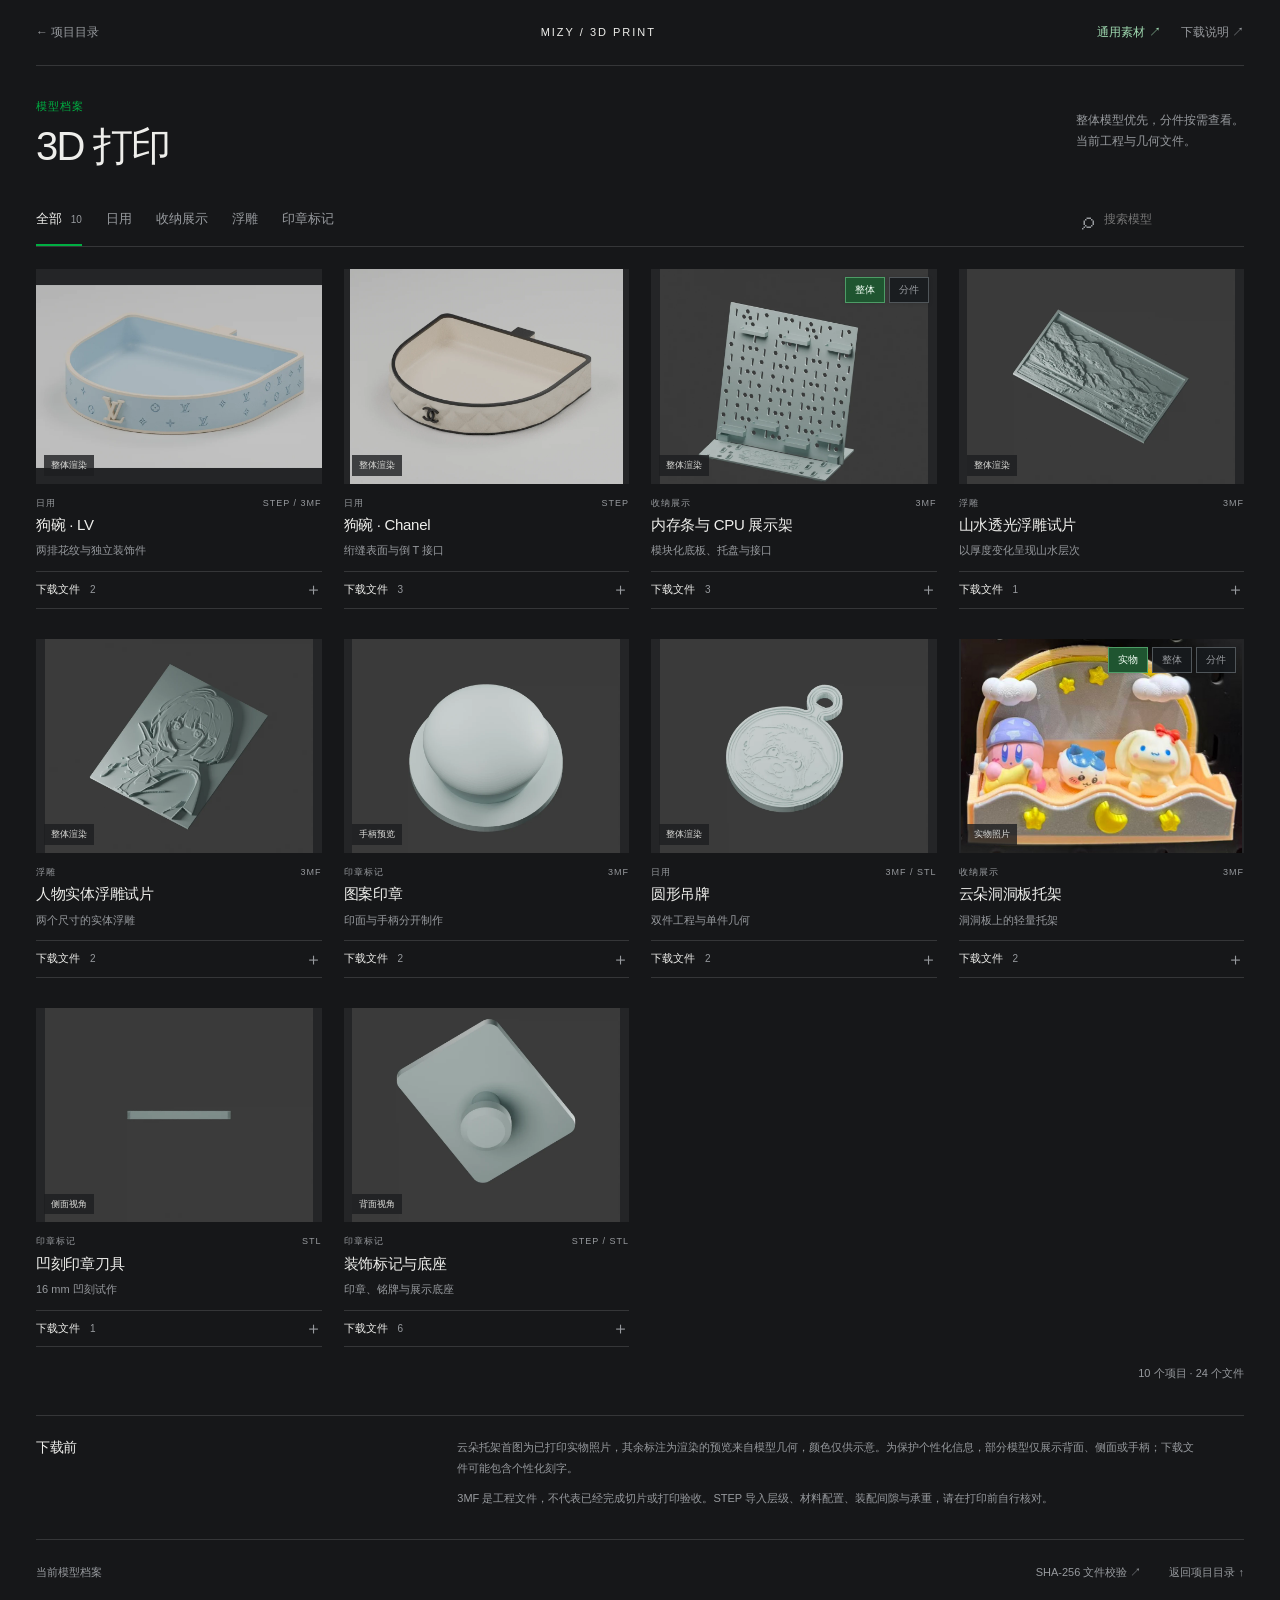
==== commit e724006e: "Show printed cloud shelf photo before render views" ====
--- a/mz-3d-print/index.html
+++ b/mz-3d-print/index.html
@@ -18,10 +18,10 @@
 <div class="project-meta"><span>印章标记</span><span>3MF</span></div><h2>图案印章</h2><p class="description">印面与手柄分开制作</p><details><summary><span>下载文件 <span class="file-count">2</span></span><span class="plus" aria-hidden="true">＋</span></summary><ul><li><a href="files/project-06/part-01.3mf" download>印章 · 3MF</a><span class="size">1.17 MB</span></li><li><a href="files/project-06/part-02.3mf" download>手柄 · 3MF</a><span class="size">0.05 MB</span></li></ul></details></article><article class="project" data-category="日用" data-search="圆形吊牌 日用 3MF / STL">
 <a class="preview" href="previews/project-07.webp" aria-label="查看圆形吊牌预览"><img src="previews/project-07.webp" alt="圆形吊牌的真实模型预览" loading="lazy"><span class="preview-label">整体渲染</span></a>
 <div class="project-meta"><span>日用</span><span>3MF / STL</span></div><h2>圆形吊牌</h2><p class="description">双件工程与单件几何</p><details><summary><span>下载文件 <span class="file-count">2</span></span><span class="plus" aria-hidden="true">＋</span></summary><ul><li><a href="files/project-07/part-01.3mf" download>双吊牌 · 3MF</a><span class="size">2.15 MB</span></li><li><a href="files/project-07/part-02.stl" download>单件几何 · STL</a><span class="size">5.95 MB</span></li></ul></details></article><article class="project" data-category="收纳展示" data-search="云朵洞洞板托架 收纳展示 3MF">
-<a class="preview" href="previews/project-08-overall.webp" aria-label="查看云朵洞洞板托架预览"><img src="previews/project-08-overall.webp" alt="云朵洞洞板托架的真实模型预览" loading="lazy"><span class="preview-label">整体渲染</span></a><div class="views" role="group" aria-label="预览视角"><button data-view-src="previews/project-08-overall.webp" data-view-label="整体渲染" aria-pressed="true">整体</button><button data-view-src="previews/project-08-parts.webp" data-view-label="分件渲染" aria-pressed="false">分件</button></div>
+<a class="preview" href="previews/project-08-photo.png" aria-label="查看云朵洞洞板托架实物照片"><img src="previews/project-08-photo.png" alt="云朵洞洞板托架的已打印实物照片" loading="lazy"><span class="preview-label">实物照片</span></a><div class="views" role="group" aria-label="预览视角"><button data-view-src="previews/project-08-photo.png" data-view-label="实物照片" aria-pressed="true">实物</button><button data-view-src="previews/project-08-overall.webp" data-view-label="整体渲染" aria-pressed="false">整体</button><button data-view-src="previews/project-08-parts.webp" data-view-label="分件渲染" aria-pressed="false">分件</button></div>
 <div class="project-meta"><span>收纳展示</span><span>3MF</span></div><h2>云朵洞洞板托架</h2><p class="description">洞洞板上的轻量托架</p><details><summary><span>下载文件 <span class="file-count">2</span></span><span class="plus" aria-hidden="true">＋</span></summary><ul><li><a href="files/project-08/part-01.3mf" download>四盘工程 · 3MF</a><span class="size">0.25 MB</span></li><li><a href="files/project-08/part-02.3mf" download>十件组合 · 3MF</a><span class="size">0.28 MB</span></li></ul></details></article><article class="project" data-category="印章标记" data-search="凹刻印章刀具 印章标记 STL">
 <a class="preview" href="previews/project-09.webp" aria-label="查看凹刻印章刀具预览"><img src="previews/project-09.webp" alt="凹刻印章刀具的真实模型侧面预览" loading="lazy"><span class="preview-label">侧面视角</span></a>
 <div class="project-meta"><span>印章标记</span><span>STL</span></div><h2>凹刻印章刀具</h2><p class="description">16 mm 凹刻试作</p><details><summary><span>下载文件 <span class="file-count">1</span></span><span class="plus" aria-hidden="true">＋</span></summary><ul><li><a href="files/project-09/part-01.stl" download>16 mm 刀具 · STL</a><span class="size">0.10 MB</span></li></ul></details></article><article class="project" data-category="印章标记" data-search="装饰标记与底座 印章标记 STEP / STL">
 <a class="preview" href="previews/project-10.webp" aria-label="查看装饰标记与底座预览"><img src="previews/project-10.webp" alt="装饰标记与底座的真实模型背面预览" loading="lazy"><span class="preview-label">背面视角</span></a>
 <div class="project-meta"><span>印章标记</span><span>STEP / STL</span></div><h2>装饰标记与底座</h2><p class="description">印章、铭牌与展示底座</p><details><summary><span>下载文件 <span class="file-count">6</span></span><span class="plus" aria-hidden="true">＋</span></summary><ul><li><a href="files/project-10/part-01.step" download>凹刻印章 · STEP</a><span class="size">0.68 MB</span></li><li><a href="files/project-10/part-02.step" download>凸起铭牌 · STEP</a><span class="size">0.68 MB</span></li><li><a href="files/project-10/part-03.step" download>展示底座 · STEP</a><span class="size">0.67 MB</span></li><li><a href="files/project-10/part-04.stl" download>凹刻印章 · STL</a><span class="size">1.50 MB</span></li><li><a href="files/project-10/part-05.stl" download>凸起铭牌 · STL</a><span class="size">0.50 MB</span></li><li><a href="files/project-10/part-06.stl" download>展示底座 · STL</a><span class="size">1.45 MB</span></li></ul></details></article></main><p id="empty" hidden>没有匹配的模型。试试其他关键词。</p><div class="result-count" id="count" aria-live="polite">10 个项目 · 24 个文件</div>
-<section class="notes" id="notes"><h2>下载前</h2><div><p>预览为真实模型几何渲染，并非实物照片；颜色仅供示意。为保护个性化信息，部分模型仅展示背面、侧面或手柄；下载文件可能包含个性化刻字。</p><p>3MF 是工程文件，不代表已经完成切片或打印验收。STEP 导入层级、材料配置、装配间隙与承重，请在打印前自行核对。</p></div></section><footer><span>当前模型档案</span><a href="checksums.json">SHA-256 文件校验 ↗</a><a href="../">返回项目目录 ↑</a></footer></div><script src="page.js"></script></body></html>+<section class="notes" id="notes"><h2>下载前</h2><div><p>云朵托架首图为已打印实物照片，其余标注为渲染的预览来自模型几何，颜色仅供示意。为保护个性化信息，部分模型仅展示背面、侧面或手柄；下载文件可能包含个性化刻字。</p><p>3MF 是工程文件，不代表已经完成切片或打印验收。STEP 导入层级、材料配置、装配间隙与承重，请在打印前自行核对。</p></div></section><footer><span>当前模型档案</span><a href="checksums.json">SHA-256 文件校验 ↗</a><a href="../">返回项目目录 ↑</a></footer></div><script src="page.js"></script></body></html>
--- a/mz-3d-print/style.css
+++ b/mz-3d-print/style.css
@@ -4,3 +4,4 @@
 .page{max-width:1480px;padding:0 36px}header{height:66px}.intro{padding:32px 0 27px;align-items:center}.eyebrow{margin-bottom:9px;letter-spacing:1px;font-size:11px}h1{font-size:40px;letter-spacing:-1.8px}.intro-copy{font-size:12px;line-height:1.8}.toolbar{margin-bottom:22px}.grid{grid-template-columns:repeat(4,minmax(0,1fr));gap:30px 22px}.preview{aspect-ratio:4/3;background:#242527}.preview-label{font-size:9px;letter-spacing:0;bottom:8px;left:8px}.project-meta{margin:12px 0 4px;font-size:9px}h2{font-size:15px}.description{font-size:11px;line-height:1.7;margin:5px 0 11px}summary{padding:9px 0;font-size:11px}.plus{font-size:17px}.notes{margin-top:32px;padding:21px 0}.notes p{font-size:11px}.result-count{margin-top:18px}.views{display:flex;gap:4px;margin:7px 0 0}.views button{cursor:pointer;background:none;border:1px solid var(--line);color:var(--sub);padding:4px 9px;font-size:10px}.views button[aria-pressed=true]{color:#dcefe1;border-color:#428659;background:#20372a}.views button:hover{border-color:var(--accent)}.assets-link{color:#9fd9b0;font-size:12px}.heading-links{display:flex;gap:20px;align-items:center}@media(max-width:1100px){.grid{grid-template-columns:repeat(3,minmax(0,1fr))}.page{padding:0 28px}}@media(max-width:820px){.grid{grid-template-columns:repeat(2,minmax(0,1fr))}.filters{gap:14px}}@media(max-width:600px){.page{padding:0 18px}header{height:58px}.intro{display:flex;padding:25px 0 22px;align-items:flex-end}.intro-copy{display:none}h1{font-size:35px}.eyebrow{font-size:10px;margin-bottom:8px}.toolbar{margin-bottom:18px}.grid{grid-template-columns:1fr;gap:25px}.preview{aspect-ratio:4/3}.description{margin-bottom:10px}h2{font-size:17px}.project-meta{font-size:10px}summary{min-height:42px}.views button{padding:7px 12px;font-size:11px}.heading-links{gap:12px}.assets-link{font-size:10px}.notes{margin-top:27px}}
 .asset-grid{display:grid;grid-template-columns:repeat(3,minmax(0,1fr));gap:24px}.asset-card{min-width:0;border:1px solid var(--line)}.asset-preview{display:block;width:100%;height:200px;object-fit:contain;background:#e8e9e6;padding:20px}.asset-body{padding:16px}.asset-note{font-size:11px;color:var(--sub);overflow-wrap:anywhere}.asset-card details{margin-top:10px}@media(max-width:1000px){.asset-grid{grid-template-columns:repeat(2,minmax(0,1fr))}}@media(max-width:600px){.asset-grid{grid-template-columns:1fr}.asset-preview{height:190px}}
 .project{position:relative}.views{position:absolute;top:8px;right:8px;margin:0;z-index:2}.views button{background:#171a1de6;border-color:#50565a;box-shadow:0 1px 4px #0002}.views button[aria-pressed=true]{background:#1f5530;color:#f2fff5;border-color:#4d9c66}@media(max-width:600px){.views{top:10px;right:10px}}
+.asset-card summary::after{content:'＋';color:var(--sub)}.asset-card details[open] summary::after{content:'−'}.asset-grid{padding-bottom:30px;align-items:start}
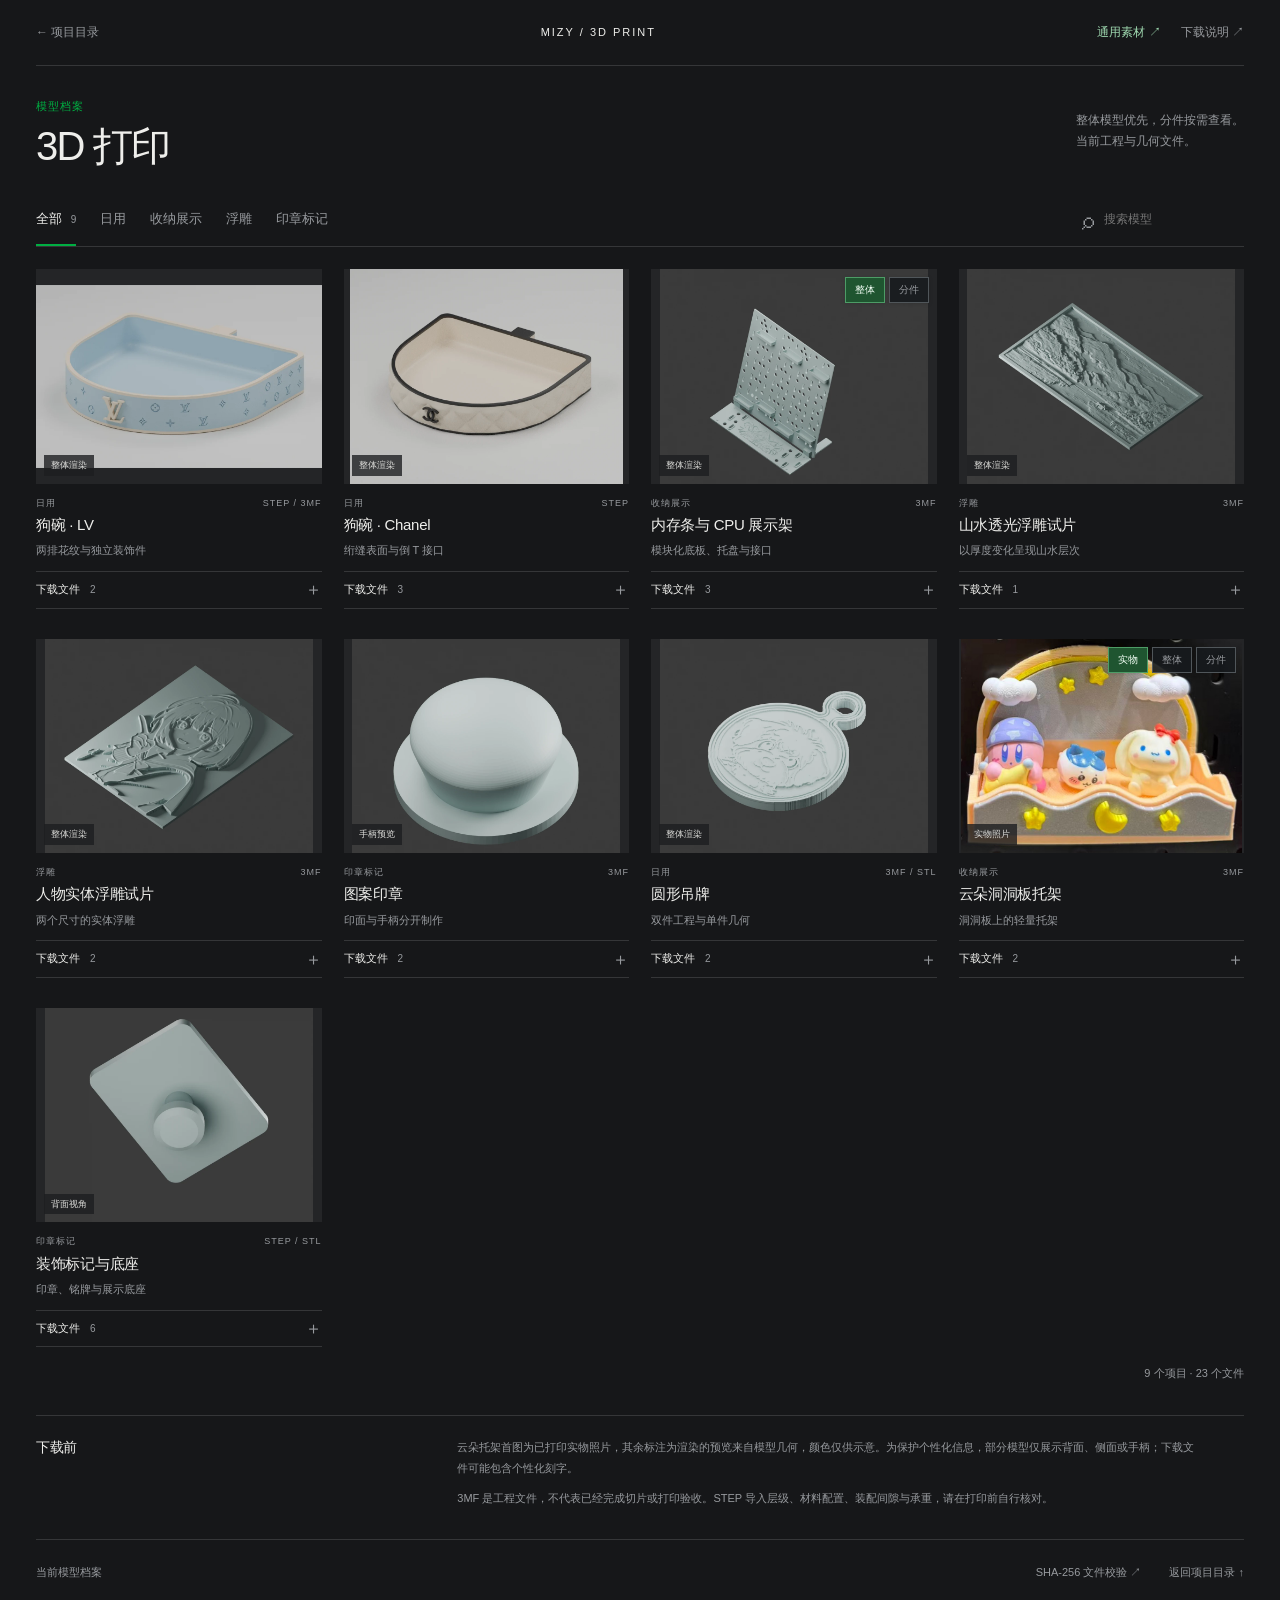
==== commit 78c117b3: "Remove retired engraving cutter from public downloads" ====
--- a/mz-3d-print/index.html
+++ b/mz-3d-print/index.html
@@ -2,7 +2,7 @@
 <html lang="zh-CN"><head><meta charset="utf-8"><meta name="viewport" content="width=device-width,initial-scale=1"><meta name="description" content="3D 打印模型、真实几何预览与当前工程下载。"><title>3D 打印 · MIZY</title><link rel="stylesheet" href="style.css"></head>
 <body><a class="skip" href="#projects">跳到项目</a><div class="page"><header><a href="../" class="back">← 项目目录</a><span class="wordmark">MIZY / 3D PRINT</span><div class="heading-links"><a class="assets-link" href="assets.html">通用素材 ↗</a><a href="#notes" class="notes-link">下载说明 ↗</a></div></header>
 <section class="intro"><div><p class="eyebrow">模型档案</p><h1>3D 打印</h1></div><p class="intro-copy">整体模型优先，分件按需查看。<br>当前工程与几何文件。</p></section>
-<section class="toolbar" aria-label="筛选项目"><div class="filters" role="group" aria-label="项目分类"><button aria-pressed="true" data-filter="全部">全部 <span>10</span></button><button aria-pressed="false" data-filter="日用">日用</button><button aria-pressed="false" data-filter="收纳展示">收纳展示</button><button aria-pressed="false" data-filter="浮雕">浮雕</button><button aria-pressed="false" data-filter="印章标记">印章标记</button></div><label class="search"><span aria-hidden="true">⌕</span><input type="search" id="search" placeholder="搜索模型" aria-label="搜索模型"></label></section>
+<section class="toolbar" aria-label="筛选项目"><div class="filters" role="group" aria-label="项目分类"><button aria-pressed="true" data-filter="全部">全部 <span>9</span></button><button aria-pressed="false" data-filter="日用">日用</button><button aria-pressed="false" data-filter="收纳展示">收纳展示</button><button aria-pressed="false" data-filter="浮雕">浮雕</button><button aria-pressed="false" data-filter="印章标记">印章标记</button></div><label class="search"><span aria-hidden="true">⌕</span><input type="search" id="search" placeholder="搜索模型" aria-label="搜索模型"></label></section>
 <main id="projects" class="grid"><article class="project" data-category="日用" data-search="狗碗 · LV 日用 STEP / 3MF">
 <a class="preview" href="previews/project-01.webp" aria-label="查看狗碗 · LV预览"><img src="previews/project-01.webp" alt="狗碗 · LV的真实模型预览" loading="eager"><span class="preview-label">整体渲染</span></a>
 <div class="project-meta"><span>日用</span><span>STEP / 3MF</span></div><h2>狗碗 · LV</h2><p class="description">两排花纹与独立装饰件</p><details><summary><span>下载文件 <span class="file-count">2</span></span><span class="plus" aria-hidden="true">＋</span></summary><ul><li><a href="files/project-01/part-01.step" download>碗与独立装饰 · STEP</a><span class="size">10.48 MB</span></li><li><a href="files/project-01/part-02.3mf" download>用户打印工程 · 3MF</a><span class="size">1.65 MB</span></li></ul></details></article><article class="project" data-category="日用" data-search="狗碗 · Chanel 日用 STEP">
@@ -19,9 +19,7 @@
 <a class="preview" href="previews/project-07.webp" aria-label="查看圆形吊牌预览"><img src="previews/project-07.webp" alt="圆形吊牌的真实模型预览" loading="lazy"><span class="preview-label">整体渲染</span></a>
 <div class="project-meta"><span>日用</span><span>3MF / STL</span></div><h2>圆形吊牌</h2><p class="description">双件工程与单件几何</p><details><summary><span>下载文件 <span class="file-count">2</span></span><span class="plus" aria-hidden="true">＋</span></summary><ul><li><a href="files/project-07/part-01.3mf" download>双吊牌 · 3MF</a><span class="size">2.15 MB</span></li><li><a href="files/project-07/part-02.stl" download>单件几何 · STL</a><span class="size">5.95 MB</span></li></ul></details></article><article class="project" data-category="收纳展示" data-search="云朵洞洞板托架 收纳展示 3MF">
 <a class="preview" href="previews/project-08-photo.png" aria-label="查看云朵洞洞板托架实物照片"><img src="previews/project-08-photo.png" alt="云朵洞洞板托架的已打印实物照片" loading="lazy"><span class="preview-label">实物照片</span></a><div class="views" role="group" aria-label="预览视角"><button data-view-src="previews/project-08-photo.png" data-view-label="实物照片" aria-pressed="true">实物</button><button data-view-src="previews/project-08-overall.webp" data-view-label="整体渲染" aria-pressed="false">整体</button><button data-view-src="previews/project-08-parts.webp" data-view-label="分件渲染" aria-pressed="false">分件</button></div>
-<div class="project-meta"><span>收纳展示</span><span>3MF</span></div><h2>云朵洞洞板托架</h2><p class="description">洞洞板上的轻量托架</p><details><summary><span>下载文件 <span class="file-count">2</span></span><span class="plus" aria-hidden="true">＋</span></summary><ul><li><a href="files/project-08/part-01.3mf" download>四盘工程 · 3MF</a><span class="size">0.25 MB</span></li><li><a href="files/project-08/part-02.3mf" download>十件组合 · 3MF</a><span class="size">0.28 MB</span></li></ul></details></article><article class="project" data-category="印章标记" data-search="凹刻印章刀具 印章标记 STL">
-<a class="preview" href="previews/project-09.webp" aria-label="查看凹刻印章刀具预览"><img src="previews/project-09.webp" alt="凹刻印章刀具的真实模型侧面预览" loading="lazy"><span class="preview-label">侧面视角</span></a>
-<div class="project-meta"><span>印章标记</span><span>STL</span></div><h2>凹刻印章刀具</h2><p class="description">16 mm 凹刻试作</p><details><summary><span>下载文件 <span class="file-count">1</span></span><span class="plus" aria-hidden="true">＋</span></summary><ul><li><a href="files/project-09/part-01.stl" download>16 mm 刀具 · STL</a><span class="size">0.10 MB</span></li></ul></details></article><article class="project" data-category="印章标记" data-search="装饰标记与底座 印章标记 STEP / STL">
+<div class="project-meta"><span>收纳展示</span><span>3MF</span></div><h2>云朵洞洞板托架</h2><p class="description">洞洞板上的轻量托架</p><details><summary><span>下载文件 <span class="file-count">2</span></span><span class="plus" aria-hidden="true">＋</span></summary><ul><li><a href="files/project-08/part-01.3mf" download>四盘工程 · 3MF</a><span class="size">0.25 MB</span></li><li><a href="files/project-08/part-02.3mf" download>十件组合 · 3MF</a><span class="size">0.28 MB</span></li></ul></details></article><article class="project" data-category="印章标记" data-search="装饰标记与底座 印章标记 STEP / STL">
 <a class="preview" href="previews/project-10.webp" aria-label="查看装饰标记与底座预览"><img src="previews/project-10.webp" alt="装饰标记与底座的真实模型背面预览" loading="lazy"><span class="preview-label">背面视角</span></a>
-<div class="project-meta"><span>印章标记</span><span>STEP / STL</span></div><h2>装饰标记与底座</h2><p class="description">印章、铭牌与展示底座</p><details><summary><span>下载文件 <span class="file-count">6</span></span><span class="plus" aria-hidden="true">＋</span></summary><ul><li><a href="files/project-10/part-01.step" download>凹刻印章 · STEP</a><span class="size">0.68 MB</span></li><li><a href="files/project-10/part-02.step" download>凸起铭牌 · STEP</a><span class="size">0.68 MB</span></li><li><a href="files/project-10/part-03.step" download>展示底座 · STEP</a><span class="size">0.67 MB</span></li><li><a href="files/project-10/part-04.stl" download>凹刻印章 · STL</a><span class="size">1.50 MB</span></li><li><a href="files/project-10/part-05.stl" download>凸起铭牌 · STL</a><span class="size">0.50 MB</span></li><li><a href="files/project-10/part-06.stl" download>展示底座 · STL</a><span class="size">1.45 MB</span></li></ul></details></article></main><p id="empty" hidden>没有匹配的模型。试试其他关键词。</p><div class="result-count" id="count" aria-live="polite">10 个项目 · 24 个文件</div>
+<div class="project-meta"><span>印章标记</span><span>STEP / STL</span></div><h2>装饰标记与底座</h2><p class="description">印章、铭牌与展示底座</p><details><summary><span>下载文件 <span class="file-count">6</span></span><span class="plus" aria-hidden="true">＋</span></summary><ul><li><a href="files/project-10/part-01.step" download>凹刻印章 · STEP</a><span class="size">0.68 MB</span></li><li><a href="files/project-10/part-02.step" download>凸起铭牌 · STEP</a><span class="size">0.68 MB</span></li><li><a href="files/project-10/part-03.step" download>展示底座 · STEP</a><span class="size">0.67 MB</span></li><li><a href="files/project-10/part-04.stl" download>凹刻印章 · STL</a><span class="size">1.50 MB</span></li><li><a href="files/project-10/part-05.stl" download>凸起铭牌 · STL</a><span class="size">0.50 MB</span></li><li><a href="files/project-10/part-06.stl" download>展示底座 · STL</a><span class="size">1.45 MB</span></li></ul></details></article></main><p id="empty" hidden>没有匹配的模型。试试其他关键词。</p><div class="result-count" id="count" aria-live="polite">9 个项目 · 23 个文件</div>
 <section class="notes" id="notes"><h2>下载前</h2><div><p>云朵托架首图为已打印实物照片，其余标注为渲染的预览来自模型几何，颜色仅供示意。为保护个性化信息，部分模型仅展示背面、侧面或手柄；下载文件可能包含个性化刻字。</p><p>3MF 是工程文件，不代表已经完成切片或打印验收。STEP 导入层级、材料配置、装配间隙与承重，请在打印前自行核对。</p></div></section><footer><span>当前模型档案</span><a href="checksums.json">SHA-256 文件校验 ↗</a><a href="../">返回项目目录 ↑</a></footer></div><script src="page.js"></script></body></html>
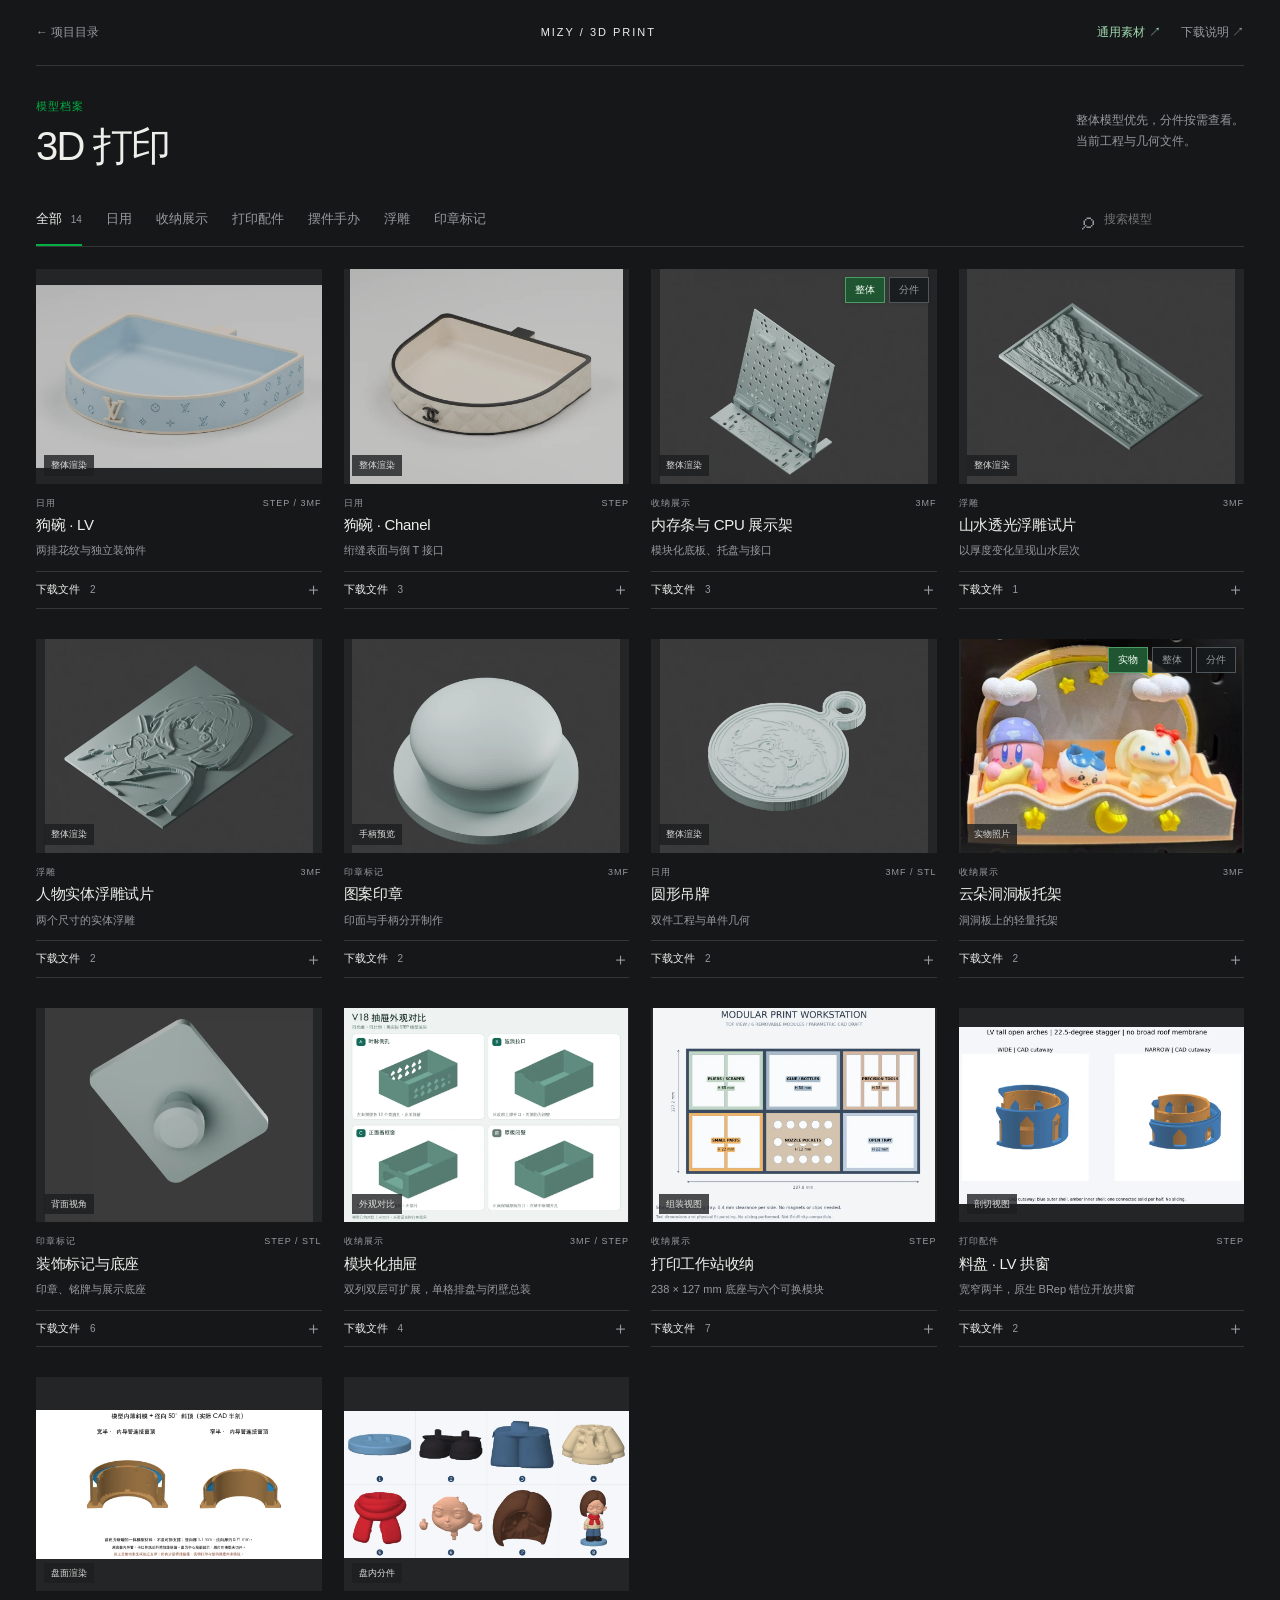
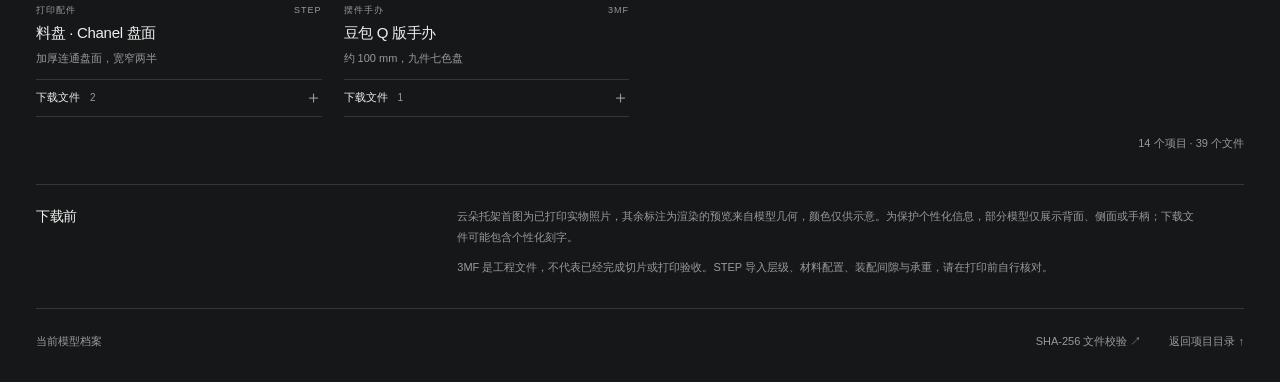
==== commit a0b9c6b7: "feat: publish five newer 3D print projects Add modular drawer, modular print workstation, LV and Cha" ====
--- a/mz-3d-print/index.html
+++ b/mz-3d-print/index.html
@@ -1,8 +1,8 @@
 <!doctype html>
-<html lang="zh-CN"><head><meta charset="utf-8"><meta name="viewport" content="width=device-width,initial-scale=1"><meta name="description" content="3D 打印模型、真实几何预览与当前工程下载。"><title>3D 打印 · MIZY</title><link rel="stylesheet" href="style.css"></head>
+<html lang="zh-CN"><head><meta charset="utf-8"><meta name="viewport" content="width=device-width,initial-scale=1"><meta name="description" content="3D 打印模型、真实几何预览与当前工程下载。"><meta name="theme-color" content="#0e1218"><title>3D 打印 · MIZY</title><link rel="manifest" href="/manifest.json"><link rel="icon" href="/assets/icons/icon.svg" type="image/svg+xml"><link rel="apple-touch-icon" href="/assets/icons/apple-touch-icon-180.png"><meta name="apple-mobile-web-app-capable" content="yes"><meta name="apple-mobile-web-app-title" content="mizy"><link rel="stylesheet" href="style.css"><script defer src="/assets/pwa.js"></script></head>
 <body><a class="skip" href="#projects">跳到项目</a><div class="page"><header><a href="../" class="back">← 项目目录</a><span class="wordmark">MIZY / 3D PRINT</span><div class="heading-links"><a class="assets-link" href="assets.html">通用素材 ↗</a><a href="#notes" class="notes-link">下载说明 ↗</a></div></header>
 <section class="intro"><div><p class="eyebrow">模型档案</p><h1>3D 打印</h1></div><p class="intro-copy">整体模型优先，分件按需查看。<br>当前工程与几何文件。</p></section>
-<section class="toolbar" aria-label="筛选项目"><div class="filters" role="group" aria-label="项目分类"><button aria-pressed="true" data-filter="全部">全部 <span>9</span></button><button aria-pressed="false" data-filter="日用">日用</button><button aria-pressed="false" data-filter="收纳展示">收纳展示</button><button aria-pressed="false" data-filter="浮雕">浮雕</button><button aria-pressed="false" data-filter="印章标记">印章标记</button></div><label class="search"><span aria-hidden="true">⌕</span><input type="search" id="search" placeholder="搜索模型" aria-label="搜索模型"></label></section>
+<section class="toolbar" aria-label="筛选项目"><div class="filters" role="group" aria-label="项目分类"><button aria-pressed="true" data-filter="全部">全部 <span>14</span></button><button aria-pressed="false" data-filter="日用">日用</button><button aria-pressed="false" data-filter="收纳展示">收纳展示</button><button aria-pressed="false" data-filter="打印配件">打印配件</button><button aria-pressed="false" data-filter="摆件手办">摆件手办</button><button aria-pressed="false" data-filter="浮雕">浮雕</button><button aria-pressed="false" data-filter="印章标记">印章标记</button></div><label class="search"><span aria-hidden="true">⌕</span><input type="search" id="search" placeholder="搜索模型" aria-label="搜索模型"></label></section>
 <main id="projects" class="grid"><article class="project" data-category="日用" data-search="狗碗 · LV 日用 STEP / 3MF">
 <a class="preview" href="previews/project-01.webp" aria-label="查看狗碗 · LV预览"><img src="previews/project-01.webp" alt="狗碗 · LV的真实模型预览" loading="eager"><span class="preview-label">整体渲染</span></a>
 <div class="project-meta"><span>日用</span><span>STEP / 3MF</span></div><h2>狗碗 · LV</h2><p class="description">两排花纹与独立装饰件</p><details><summary><span>下载文件 <span class="file-count">2</span></span><span class="plus" aria-hidden="true">＋</span></summary><ul><li><a href="files/project-01/part-01.step" download>碗与独立装饰 · STEP</a><span class="size">10.48 MB</span></li><li><a href="files/project-01/part-02.3mf" download>用户打印工程 · 3MF</a><span class="size">1.65 MB</span></li></ul></details></article><article class="project" data-category="日用" data-search="狗碗 · Chanel 日用 STEP">
@@ -21,5 +21,15 @@
 <a class="preview" href="previews/project-08-photo.png" aria-label="查看云朵洞洞板托架实物照片"><img src="previews/project-08-photo.png" alt="云朵洞洞板托架的已打印实物照片" loading="lazy"><span class="preview-label">实物照片</span></a><div class="views" role="group" aria-label="预览视角"><button data-view-src="previews/project-08-photo.png" data-view-label="实物照片" aria-pressed="true">实物</button><button data-view-src="previews/project-08-overall.webp" data-view-label="整体渲染" aria-pressed="false">整体</button><button data-view-src="previews/project-08-parts.webp" data-view-label="分件渲染" aria-pressed="false">分件</button></div>
 <div class="project-meta"><span>收纳展示</span><span>3MF</span></div><h2>云朵洞洞板托架</h2><p class="description">洞洞板上的轻量托架</p><details><summary><span>下载文件 <span class="file-count">2</span></span><span class="plus" aria-hidden="true">＋</span></summary><ul><li><a href="files/project-08/part-01.3mf" download>四盘工程 · 3MF</a><span class="size">0.25 MB</span></li><li><a href="files/project-08/part-02.3mf" download>十件组合 · 3MF</a><span class="size">0.28 MB</span></li></ul></details></article><article class="project" data-category="印章标记" data-search="装饰标记与底座 印章标记 STEP / STL">
 <a class="preview" href="previews/project-10.webp" aria-label="查看装饰标记与底座预览"><img src="previews/project-10.webp" alt="装饰标记与底座的真实模型背面预览" loading="lazy"><span class="preview-label">背面视角</span></a>
-<div class="project-meta"><span>印章标记</span><span>STEP / STL</span></div><h2>装饰标记与底座</h2><p class="description">印章、铭牌与展示底座</p><details><summary><span>下载文件 <span class="file-count">6</span></span><span class="plus" aria-hidden="true">＋</span></summary><ul><li><a href="files/project-10/part-01.step" download>凹刻印章 · STEP</a><span class="size">0.68 MB</span></li><li><a href="files/project-10/part-02.step" download>凸起铭牌 · STEP</a><span class="size">0.68 MB</span></li><li><a href="files/project-10/part-03.step" download>展示底座 · STEP</a><span class="size">0.67 MB</span></li><li><a href="files/project-10/part-04.stl" download>凹刻印章 · STL</a><span class="size">1.50 MB</span></li><li><a href="files/project-10/part-05.stl" download>凸起铭牌 · STL</a><span class="size">0.50 MB</span></li><li><a href="files/project-10/part-06.stl" download>展示底座 · STL</a><span class="size">1.45 MB</span></li></ul></details></article></main><p id="empty" hidden>没有匹配的模型。试试其他关键词。</p><div class="result-count" id="count" aria-live="polite">9 个项目 · 23 个文件</div>
+<div class="project-meta"><span>印章标记</span><span>STEP / STL</span></div><h2>装饰标记与底座</h2><p class="description">印章、铭牌与展示底座</p><details><summary><span>下载文件 <span class="file-count">6</span></span><span class="plus" aria-hidden="true">＋</span></summary><ul><li><a href="files/project-10/part-01.step" download>凹刻印章 · STEP</a><span class="size">0.68 MB</span></li><li><a href="files/project-10/part-02.step" download>凸起铭牌 · STEP</a><span class="size">0.68 MB</span></li><li><a href="files/project-10/part-03.step" download>展示底座 · STEP</a><span class="size">0.67 MB</span></li><li><a href="files/project-10/part-04.stl" download>凹刻印章 · STL</a><span class="size">1.50 MB</span></li><li><a href="files/project-10/part-05.stl" download>凸起铭牌 · STL</a><span class="size">0.50 MB</span></li><li><a href="files/project-10/part-06.stl" download>展示底座 · STL</a><span class="size">1.45 MB</span></li></ul></details></article><article class="project" data-category="收纳展示" data-search="模块化抽屉 收纳展示 3MF / STEP">
+<a class="preview" href="previews/project-11.webp" aria-label="查看模块化抽屉预览"><img src="previews/project-11.webp" alt="模块化抽屉的四种外观对比渲染" loading="lazy"><span class="preview-label">外观对比</span></a>
+<div class="project-meta"><span>收纳展示</span><span>3MF / STEP</span></div><h2>模块化抽屉</h2><p class="description">双列双层可扩展，单格排盘与闭壁总装</p><details><summary><span>下载文件 <span class="file-count">4</span></span><span class="plus" aria-hidden="true">＋</span></summary><ul><li><a href="files/project-11/part-01.3mf" download>单格排盘 · 3MF（未切片）</a><span class="size">1.69 MB</span></li><li><a href="files/project-11/part-02.3mf" download>平底抽屉 · 3MF</a><span class="size">0.16 MB</span></li><li><a href="files/project-11/part-03.3mf" download>开窗抽屉 · 3MF</a><span class="size">0.05 MB</span></li><li><a href="files/project-11/part-04.step" download>双列双层闭壁 · STEP</a><span class="size">11.14 MB</span></li></ul></details></article><article class="project" data-category="收纳展示" data-search="打印工作站收纳 收纳展示 STEP">
+<a class="preview" href="previews/project-12.webp" aria-label="查看打印工作站收纳预览"><img src="previews/project-12.webp" alt="打印工作站收纳的组装渲染" loading="lazy"><span class="preview-label">组装视图</span></a>
+<div class="project-meta"><span>收纳展示</span><span>STEP</span></div><h2>打印工作站收纳</h2><p class="description">238 × 127 mm 底座与六个可换模块</p><details><summary><span>下载文件 <span class="file-count">7</span></span><span class="plus" aria-hidden="true">＋</span></summary><ul><li><a href="files/project-12/part-01.step" download>底座 · STEP</a><span class="size">0.10 MB</span></li><li><a href="files/project-12/part-02.step" download>小件收纳 · STEP</a><span class="size">0.04 MB</span></li><li><a href="files/project-12/part-03.step" download>喷嘴存放 · STEP</a><span class="size">0.07 MB</span></li><li><a href="files/project-12/part-04.step" download>开放托盘 · STEP</a><span class="size">0.03 MB</span></li><li><a href="files/project-12/part-05.step" download>工具筒 · STEP</a><span class="size">0.04 MB</span></li><li><a href="files/project-12/part-06.step" download>胶水杯座 · STEP</a><span class="size">0.03 MB</span></li><li><a href="files/project-12/part-07.step" download>精密工具位 · STEP</a><span class="size">0.07 MB</span></li></ul></details></article><article class="project" data-category="打印配件" data-search="料盘 LV 拱窗 打印配件 STEP">
+<a class="preview" href="previews/project-13.webp" aria-label="查看料盘 LV 拱窗预览"><img src="previews/project-13.webp" alt="料盘 LV 拱窗的剖切渲染" loading="lazy"><span class="preview-label">剖切视图</span></a>
+<div class="project-meta"><span>打印配件</span><span>STEP</span></div><h2>料盘 · LV 拱窗</h2><p class="description">宽窄两半，原生 BRep 错位开放拱窗</p><details><summary><span>下载文件 <span class="file-count">2</span></span><span class="plus" aria-hidden="true">＋</span></summary><ul><li><a href="files/project-13/part-01.step" download>宽半 · STEP</a><span class="size">9.03 MB</span></li><li><a href="files/project-13/part-02.step" download>窄半 · STEP</a><span class="size">8.84 MB</span></li></ul></details></article><article class="project" data-category="打印配件" data-search="料盘 Chanel 盘面 打印配件 STEP">
+<a class="preview" href="previews/project-14.webp" aria-label="查看料盘 Chanel 盘面预览"><img src="previews/project-14.webp" alt="料盘 Chanel 盘面的自支撑盘面渲染" loading="lazy"><span class="preview-label">盘面渲染</span></a>
+<div class="project-meta"><span>打印配件</span><span>STEP</span></div><h2>料盘 · Chanel 盘面</h2><p class="description">加厚连通盘面，宽窄两半</p><details><summary><span>下载文件 <span class="file-count">2</span></span><span class="plus" aria-hidden="true">＋</span></summary><ul><li><a href="files/project-14/part-01.step" download>宽半 · STEP</a><span class="size">2.89 MB</span></li><li><a href="files/project-14/part-02.step" download>窄半 · STEP</a><span class="size">2.69 MB</span></li></ul></details></article><article class="project" data-category="摆件手办" data-search="豆包 Q 版手办 摆件手办 3MF">
+<a class="preview" href="previews/project-15.webp" aria-label="查看豆包 Q 版手办预览"><img src="previews/project-15.webp" alt="豆包 Q 版手办的九件分盘渲染" loading="lazy"><span class="preview-label">盘内分件</span></a>
+<div class="project-meta"><span>摆件手办</span><span>3MF</span></div><h2>豆包 Q 版手办</h2><p class="description">约 100 mm，九件七色盘</p><details><summary><span>下载文件 <span class="file-count">1</span></span><span class="plus" aria-hidden="true">＋</span></summary><ul><li><a href="files/project-15/part-01.3mf" download>九件七色盘 · 3MF</a><span class="size">2.42 MB</span></li></ul></details></article></main><p id="empty" hidden>没有匹配的模型。试试其他关键词。</p><div class="result-count" id="count" aria-live="polite">14 个项目 · 39 个文件</div>
 <section class="notes" id="notes"><h2>下载前</h2><div><p>云朵托架首图为已打印实物照片，其余标注为渲染的预览来自模型几何，颜色仅供示意。为保护个性化信息，部分模型仅展示背面、侧面或手柄；下载文件可能包含个性化刻字。</p><p>3MF 是工程文件，不代表已经完成切片或打印验收。STEP 导入层级、材料配置、装配间隙与承重，请在打印前自行核对。</p></div></section><footer><span>当前模型档案</span><a href="checksums.json">SHA-256 文件校验 ↗</a><a href="../">返回项目目录 ↑</a></footer></div><script src="page.js"></script></body></html>
